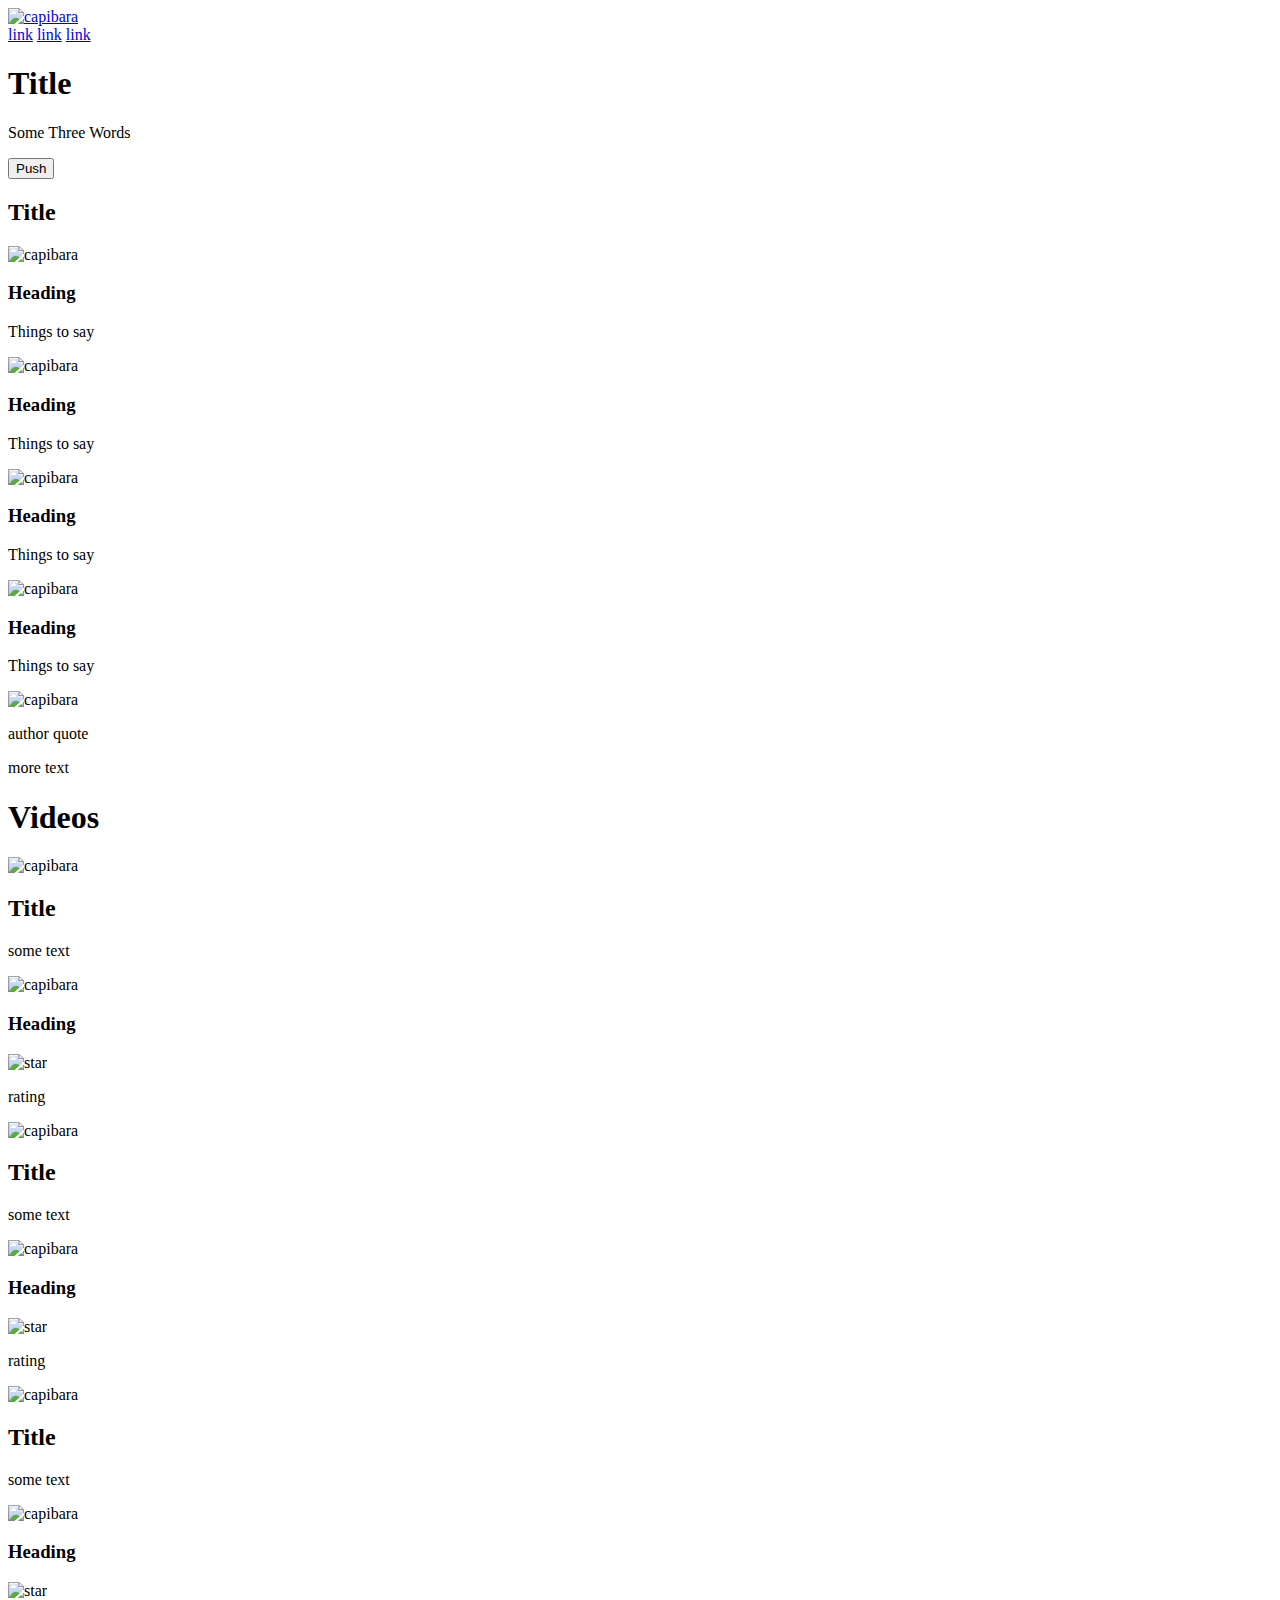
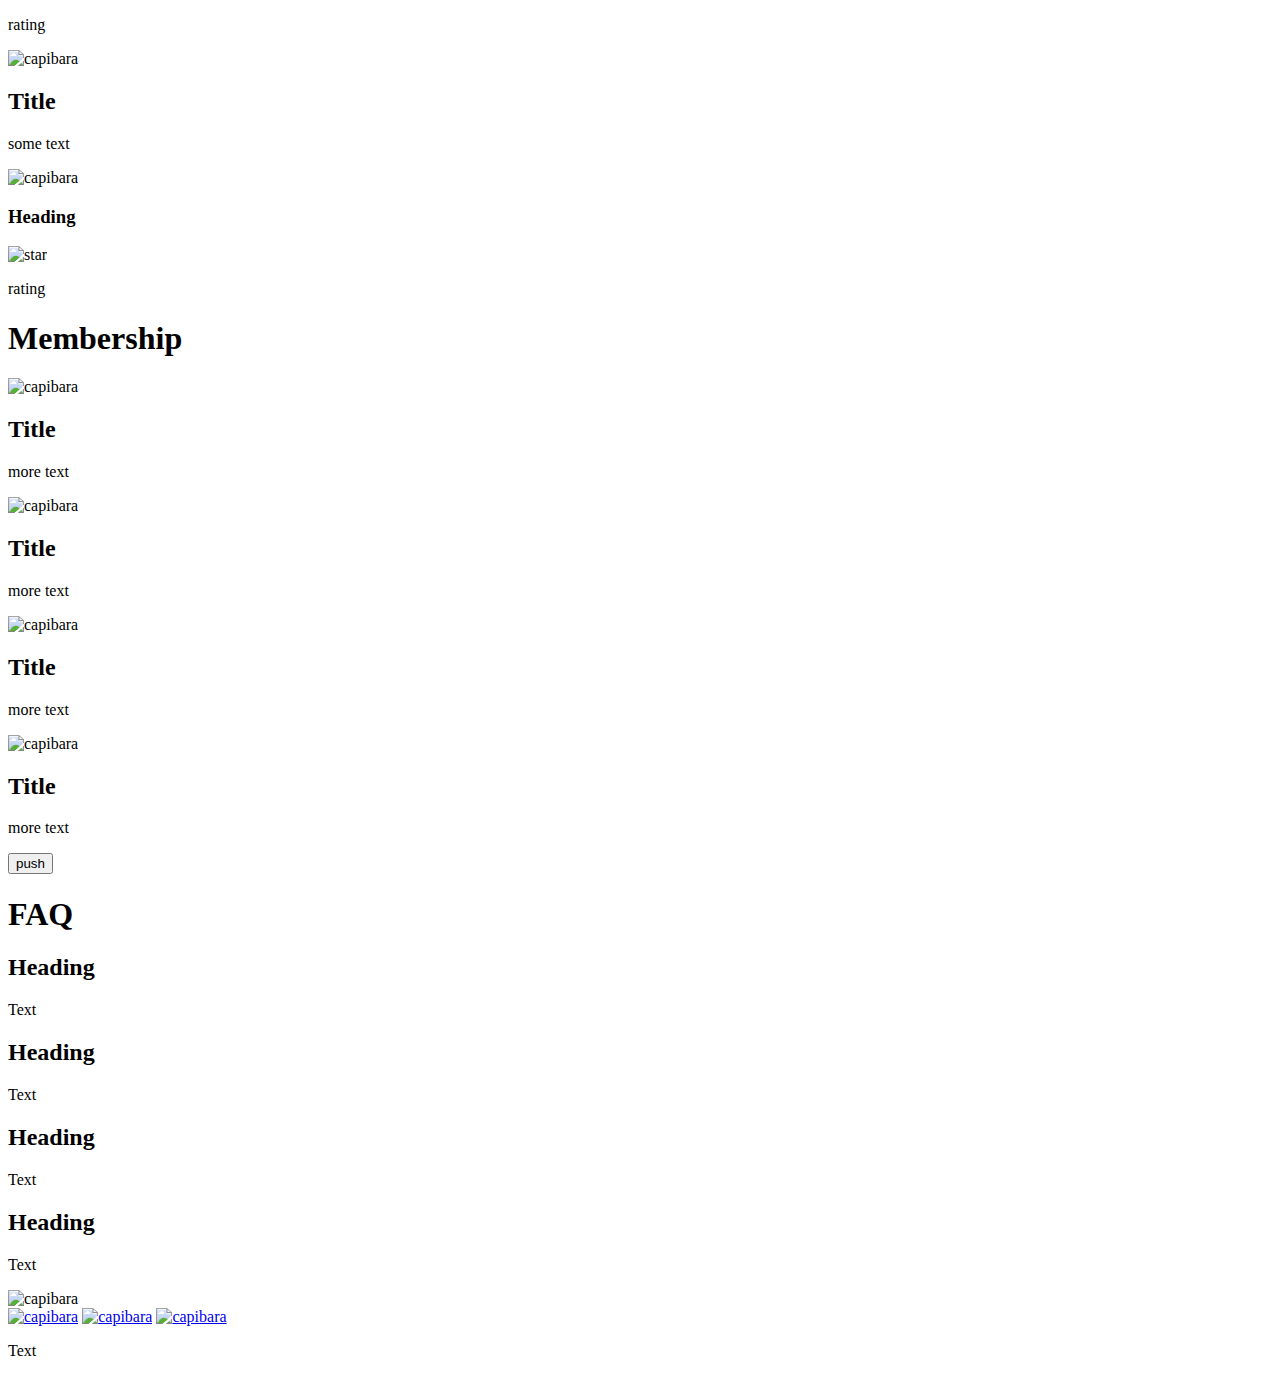
==== css_advanced/index.html @ 429281c4 "task 1" ====
<!DOCTYPE html>
<html lang="en">
<head>
    <title>
        webstack
    </title>
    <meta charset="UTF-8">
    <link rel="stylesheet" href="styles.css">
    <link rel="icon" type="image/x-icon" href="https://example.com/favicon.ico">
    <link rel="icon" type="image/png" href="https://example.com/favicon.png">
</head>
<body>
    <header>
        <div>
            <a href="url"><img src="capibara.png" alt="capibara"></a>
            <div>
                <a href="url">link</a>
                <a href="url">link</a>
                <a href="url">link</a>
            </div>
        </div>
    </header>
    <main>
        <section>
            <div>
                <h1>Title</h1>
                <p>Some Three Words</p>
                <button>Push</button>
            </div>
            <div>
                <h2>Title</h2>
                <div>
                    <div>
                        <img src="capibara.png" alt="capibara">
                        <h3>Heading</h3>
                        <p>Things to say</p>
                    </div>
                    <div>
                        <img src="capibara.png" alt="capibara">
                        <h3>Heading</h3>
                        <p>Things to say</p>
                    </div>
                    <div>
                        <img src="capibara.png" alt="capibara">
                        <h3>Heading</h3>
                        <p>Things to say</p>
                    </div>
                    <div>
                        <img src="capibara.png" alt="capibara">
                        <h3>Heading</h3>
                        <p>Things to say</p>
                    </div>
                </div>
            </div>
        </section>
        <section>
            <div>
                <img src="capibara.png" alt="capibara">
                <p>author quote</p>
                <p>more text</p>
            </div>
        </section>
        <section>
            <h1>Videos</h1>
            <div>
                <div>
                    <img src="capibara.png" alt="capibara">
                    <h2>Title</h2>
                    <p>some text</p>
                    <div>
                        <img src="capibara.png" alt="capibara">
                        <h3>Heading</h3>
                    </div>
                    <div>
                        <div>
                            <img src="star.png" alt="star">
                        </div>
                        <p>rating</p>
                    </div>
                </div>
                <div>
                    <img src="capibara.png" alt="capibara">
                    <h2>Title</h2>
                    <p>some text</p>
                    <div>
                        <img src="capibara.png" alt="capibara">
                        <h3>Heading</h3>
                    </div>
                    <div>
                        <div>
                            <img src="star.png" alt="star">
                        </div>
                        <p>rating</p>
                    </div>
                </div>
                <div>
                    <img src="capibara.png" alt="capibara">
                    <h2>Title</h2>
                    <p>some text</p>
                    <div>
                        <img src="capibara.png" alt="capibara">
                        <h3>Heading</h3>
                    </div>
                    <div>
                        <div>
                            <img src="star.png" alt="star">
                        </div>
                        <p>rating</p>
                    </div>
                </div>
                <div>
                    <img src="capibara.png" alt="capibara">
                    <h2>Title</h2>
                    <p>some text</p>
                    <div>
                        <img src="capibara.png" alt="capibara">
                        <h3>Heading</h3>
                    </div>
                    <div>
                        <div>
                            <img src="star.png" alt="star">
                        </div>
                        <p>rating</p>
                    </div>
                </div>
            </div>
        </section>
        <section>
            <h1>Membership</h1>
            <div>
                <img src="capibara.png" alt="capibara">
                <h2>Title</h2>
                <p>more text</p>
            </div>
            <div>
                <img src="capibara.png" alt="capibara">
                <h2>Title</h2>
                <p>more text</p>
            </div>
            <div>
                <img src="capibara.png" alt="capibara">
                <h2>Title</h2>
                <p>more text</p>
            </div>
            <div>
                <img src="capibara.png" alt="capibara">
                <h2>Title</h2>
                <p>more text</p>
            </div>
            <button>push</button>
        </section>
        <section>
            <h1>FAQ</h1>
            <div>
                <div>
                    <h2>Heading</h2>
                    <p>Text</p>
                </div>
                <div>
                    <h2>Heading</h2>
                    <p>Text</p>
                </div>
            </div>
            <div>
                <div>
                    <h2>Heading</h2>
                    <p>Text</p>
                </div>
                <div>
                    <h2>Heading</h2>
                    <p>Text</p>
                </div>
            </div>
        </section>
    </main>
    <footer>
        <div>
            <div>
                <img src="capibara.png" alt="capibara">
                <div>
                    <a href="url"><img src="capibara.png" alt="capibara"></a>
                    <a href="url"><img src="capibara.png" alt="capibara"></a>
                    <a href="url"><img src="capibara.png" alt="capibara"></a>
                </div>
            </div>
            <p>Text</p>
        </div>
    </footer>
</body>
</html>
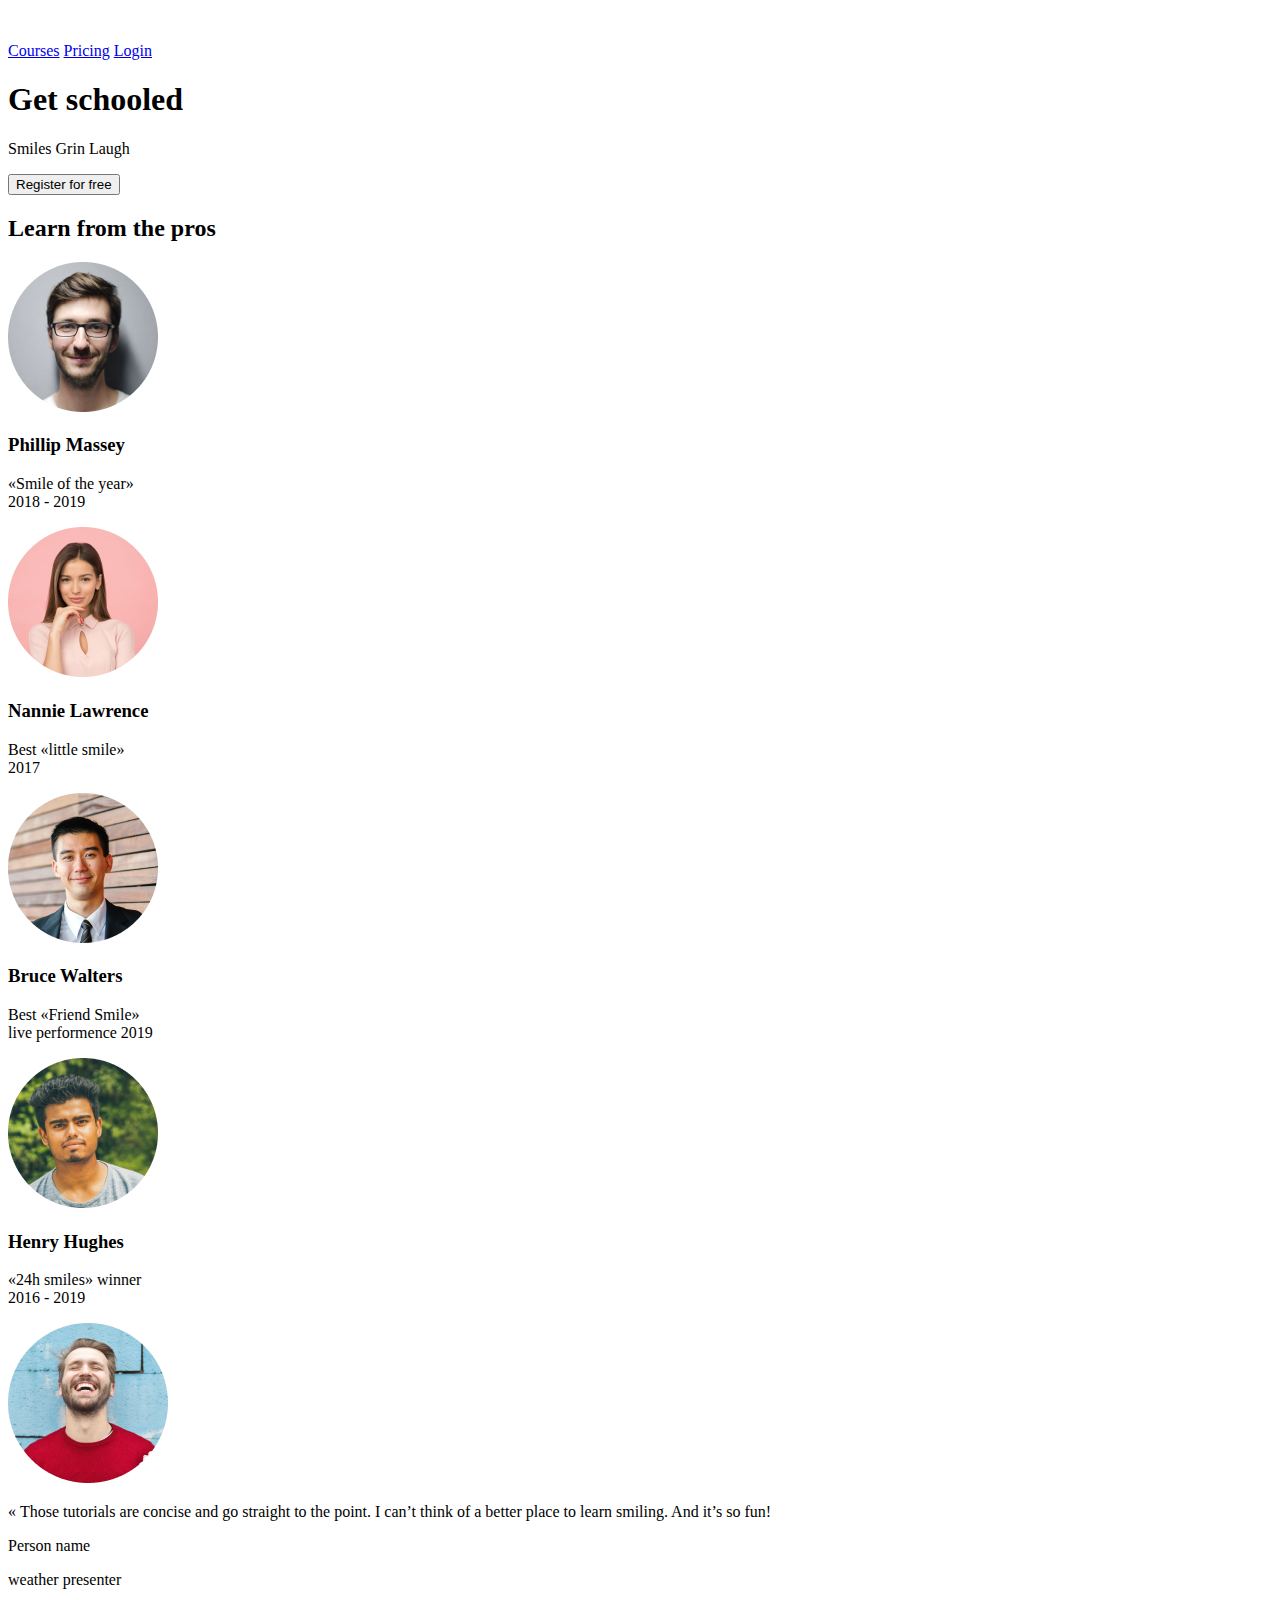
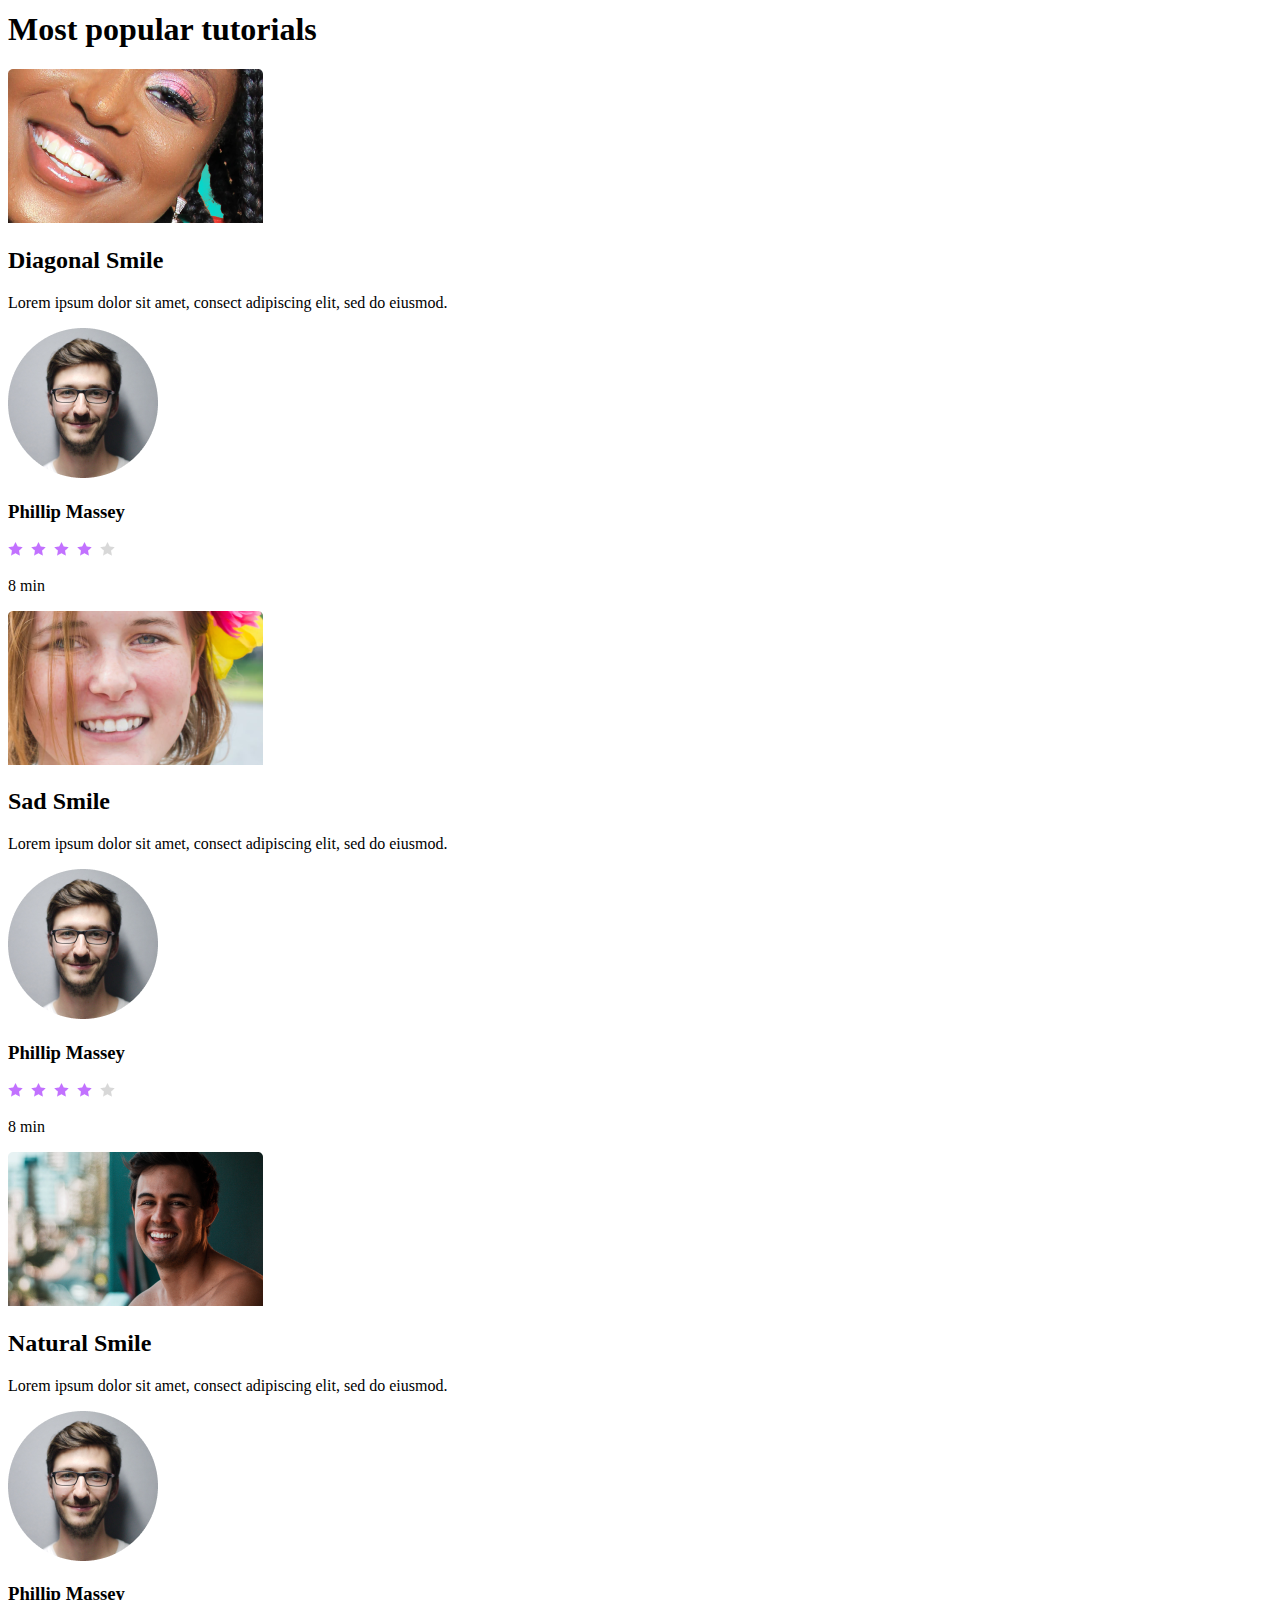
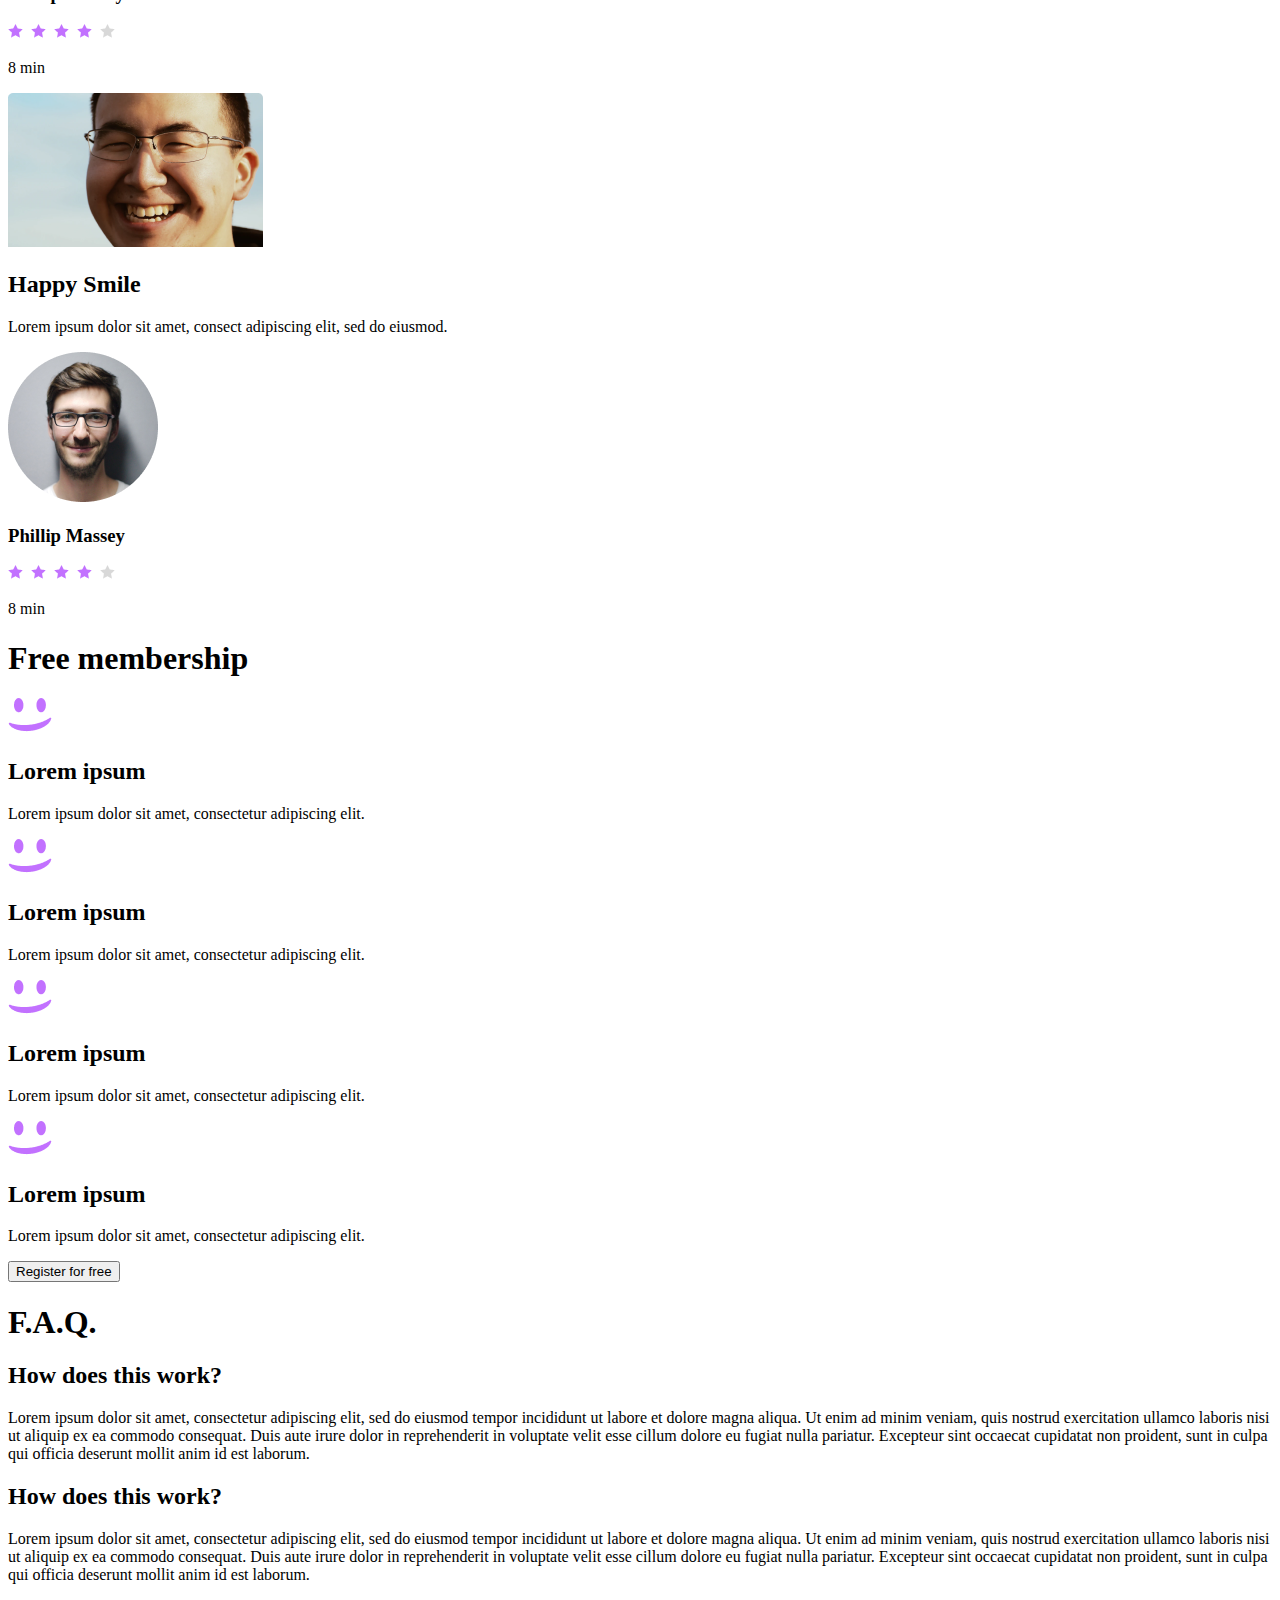
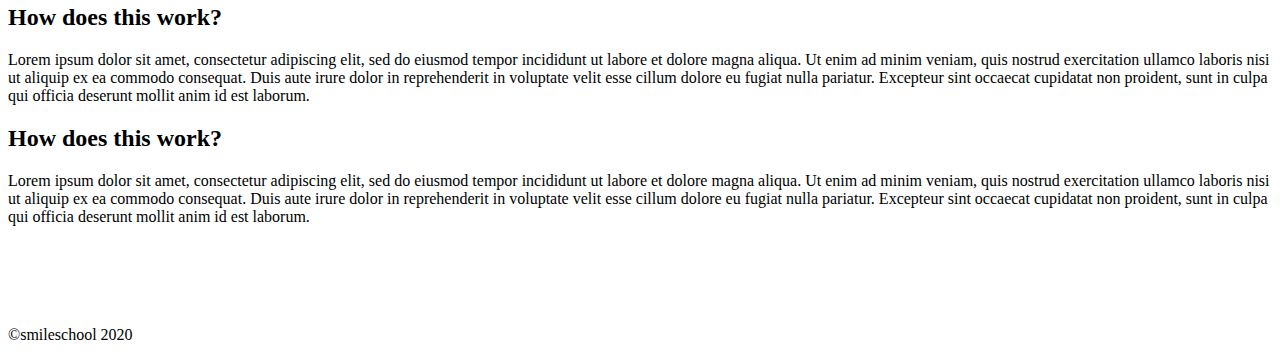
==== commit 267b8822: "new index" ====
--- a/css_advanced/index.html
+++ b/css_advanced/index.html
@@ -5,185 +5,192 @@
         webstack
     </title>
     <meta charset="UTF-8">
-    <link rel="stylesheet" href="styles.css">
     <link rel="icon" type="image/x-icon" href="https://example.com/favicon.ico">
     <link rel="icon" type="image/png" href="https://example.com/favicon.png">
 </head>
 <body>
+    <!-- Header -->
     <header>
         <div>
-            <a href="url"><img src="capibara.png" alt="capibara"></a>
+            <a href="url"><img src="../images/logo.png" alt="logo"></a>
             <div>
-                <a href="url">link</a>
-                <a href="url">link</a>
-                <a href="url">link</a>
+                <a href="url">Courses</a>
+                <a href="url">Pricing</a>
+                <a href="url">Login</a>
             </div>
         </div>
     </header>
     <main>
+        <!-- Banner -->
         <section>
             <div>
-                <h1>Title</h1>
-                <p>Some Three Words</p>
-                <button>Push</button>
+                <h1>Get schooled</h1>
+                <p>Smiles Grin Laugh</p>
+                <button>Register for free</button>
             </div>
             <div>
-                <h2>Title</h2>
+                <h2>Learn from the pros</h2>
                 <div>
                     <div>
-                        <img src="capibara.png" alt="capibara">
-                        <h3>Heading</h3>
-                        <p>Things to say</p>
+                        <img src="../images/avatar.png" alt="phillip massey">
+                        <h3>Phillip Massey</h3>
+                        <p>«Smile of the year»<br/>2018 - 2019</p>
                     </div>
                     <div>
-                        <img src="capibara.png" alt="capibara">
-                        <h3>Heading</h3>
-                        <p>Things to say</p>
+                        <img src="../images/avatar2.png" alt="nannie lawrence">
+                        <h3>Nannie Lawrence</h3>
+                        <p>Best «little smile»<br/>2017</p>
                     </div>
                     <div>
-                        <img src="capibara.png" alt="capibara">
-                        <h3>Heading</h3>
-                        <p>Things to say</p>
+                        <img src="../images/avatar3.png" alt="bruce walters">
+                        <h3>Bruce Walters</h3>
+                        <p>Best «Friend Smile»<br/>live performence 2019</p>
                     </div>
                     <div>
-                        <img src="capibara.png" alt="capibara">
-                        <h3>Heading</h3>
-                        <p>Things to say</p>
+                        <img src="../images/avatar4.png" alt="henry hunghes">
+                        <h3>Henry Hughes</h3>
+                        <p>«24h smiles» winner<br/>2016 - 2019</p>
                     </div>
                 </div>
             </div>
         </section>
+        <!-- Quote Section -->
         <section>
             <div>
-                <img src="capibara.png" alt="capibara">
-                <p>author quote</p>
-                <p>more text</p>
+                <img src="../images/avatar5.png" alt="smiling man">
+                <p>« Those tutorials are concise and go straight to the point. I can’t think of a better place to learn smiling. And it’s so fun!</p>
+                <p>Person name</p>
+                <p>weather presenter</p>
             </div>
         </section>
+        <!-- Video Section -->
         <section>
-            <h1>Videos</h1>
+            <h1>Most popular tutorials</h1>
             <div>
                 <div>
-                    <img src="capibara.png" alt="capibara">
-                    <h2>Title</h2>
-                    <p>some text</p>
+                    <img src="../images/preview1.png" alt="preview">
+                    <h2>Diagonal Smile</h2>
+                    <p>Lorem ipsum dolor sit amet, consect adipiscing elit, sed do eiusmod.</p>
                     <div>
-                        <img src="capibara.png" alt="capibara">
-                        <h3>Heading</h3>
+                        <img src="../images/avatar.png" alt="phillip massey">
+                        <h3>Phillip Massey</h3>
                     </div>
                     <div>
                         <div>
-                            <img src="star.png" alt="star">
+                            <img src="../images/rating.png" alt="rating">
                         </div>
-                        <p>rating</p>
+                        <p>8 min</p>
                     </div>
                 </div>
                 <div>
-                    <img src="capibara.png" alt="capibara">
-                    <h2>Title</h2>
-                    <p>some text</p>
+                    <img src="../images/preview2.png" alt="preview">
+                    <h2>Sad Smile</h2>
+                    <p>Lorem ipsum dolor sit amet, consect adipiscing elit, sed do eiusmod.</p>
                     <div>
-                        <img src="capibara.png" alt="capibara">
-                        <h3>Heading</h3>
+                        <img src="../images/avatar.png" alt="phillip massey">
+                        <h3>Phillip Massey</h3>
                     </div>
                     <div>
                         <div>
-                            <img src="star.png" alt="star">
+                            <img src="../images/rating.png" alt="rating">
                         </div>
-                        <p>rating</p>
+                        <p>8 min</p>
                     </div>
                 </div>
                 <div>
-                    <img src="capibara.png" alt="capibara">
-                    <h2>Title</h2>
-                    <p>some text</p>
+                    <img src="../images/preview3.png" alt="preview">
+                    <h2>Natural Smile</h2>
+                    <p>Lorem ipsum dolor sit amet, consect adipiscing elit, sed do eiusmod.</p>
                     <div>
-                        <img src="capibara.png" alt="capibara">
-                        <h3>Heading</h3>
+                        <img src="../images/avatar.png" alt="phillip massey">
+                        <h3>Phillip Massey</h3>
                     </div>
                     <div>
                         <div>
-                            <img src="star.png" alt="star">
+                            <img src="../images/rating.png" alt="rating">
                         </div>
-                        <p>rating</p>
+                        <p>8 min</p>
                     </div>
                 </div>
                 <div>
-                    <img src="capibara.png" alt="capibara">
-                    <h2>Title</h2>
-                    <p>some text</p>
+                    <img src="../images/preview4.png" alt="preview">
+                    <h2>Happy Smile</h2>
+                    <p>Lorem ipsum dolor sit amet, consect adipiscing elit, sed do eiusmod.</p>
                     <div>
-                        <img src="capibara.png" alt="capibara">
-                        <h3>Heading</h3>
+                        <img src="../images/avatar.png" alt="phillip massey">
+                        <h3>Phillip Massey</h3>
                     </div>
                     <div>
                         <div>
-                            <img src="star.png" alt="star">
+                            <img src="../images/rating.png" alt="rating">
                         </div>
-                        <p>rating</p>
+                        <p>8 min</p>
                     </div>
                 </div>
             </div>
         </section>
+        <!-- Membership Section -->
         <section>
-            <h1>Membership</h1>
+            <h1>Free membership</h1>
             <div>
-                <img src="capibara.png" alt="capibara">
-                <h2>Title</h2>
-                <p>more text</p>
+                <img src="../images/smile.png" alt="smile">
+                <h2>Lorem ipsum</h2>
+                <p>Lorem ipsum dolor sit amet, consectetur adipiscing elit.</p>
             </div>
             <div>
-                <img src="capibara.png" alt="capibara">
-                <h2>Title</h2>
-                <p>more text</p>
+                <img src="../images/smile.png" alt="smile">
+                <h2>Lorem ipsum</h2>
+                <p>Lorem ipsum dolor sit amet, consectetur adipiscing elit.</p>
             </div>
             <div>
-                <img src="capibara.png" alt="capibara">
-                <h2>Title</h2>
-                <p>more text</p>
+                <img src="../images/smile.png" alt="smile">
+                <h2>Lorem ipsum</h2>
+                <p>Lorem ipsum dolor sit amet, consectetur adipiscing elit.</p>
             </div>
             <div>
-                <img src="capibara.png" alt="capibara">
-                <h2>Title</h2>
-                <p>more text</p>
+                <img src="../images/smile.png" alt="smile">
+                <h2>Lorem ipsum</h2>
+                <p>Lorem ipsum dolor sit amet, consectetur adipiscing elit.</p>
             </div>
-            <button>push</button>
+            <button>Register for free</button>
         </section>
+        <!-- FAQ Section -->
         <section>
-            <h1>FAQ</h1>
+            <h1>F.A.Q.</h1>
             <div>
                 <div>
-                    <h2>Heading</h2>
-                    <p>Text</p>
+                    <h2>How does this work?</h2>
+                    <p>Lorem ipsum dolor sit amet, consectetur adipiscing elit, sed do eiusmod tempor incididunt ut labore et dolore magna aliqua. Ut enim ad minim veniam, quis nostrud exercitation ullamco laboris nisi ut aliquip ex ea commodo consequat. Duis aute irure dolor in reprehenderit in voluptate velit esse cillum dolore eu fugiat nulla pariatur. Excepteur sint occaecat cupidatat non proident, sunt in culpa qui officia deserunt mollit anim id est laborum.</p>
                 </div>
                 <div>
-                    <h2>Heading</h2>
-                    <p>Text</p>
+                    <h2>How does this work?</h2>
+                    <p>Lorem ipsum dolor sit amet, consectetur adipiscing elit, sed do eiusmod tempor incididunt ut labore et dolore magna aliqua. Ut enim ad minim veniam, quis nostrud exercitation ullamco laboris nisi ut aliquip ex ea commodo consequat. Duis aute irure dolor in reprehenderit in voluptate velit esse cillum dolore eu fugiat nulla pariatur. Excepteur sint occaecat cupidatat non proident, sunt in culpa qui officia deserunt mollit anim id est laborum.</p>
                 </div>
             </div>
             <div>
                 <div>
-                    <h2>Heading</h2>
-                    <p>Text</p>
+                    <h2>How does this work?</h2>
+                    <p>Lorem ipsum dolor sit amet, consectetur adipiscing elit, sed do eiusmod tempor incididunt ut labore et dolore magna aliqua. Ut enim ad minim veniam, quis nostrud exercitation ullamco laboris nisi ut aliquip ex ea commodo consequat. Duis aute irure dolor in reprehenderit in voluptate velit esse cillum dolore eu fugiat nulla pariatur. Excepteur sint occaecat cupidatat non proident, sunt in culpa qui officia deserunt mollit anim id est laborum.</p>
                 </div>
                 <div>
-                    <h2>Heading</h2>
-                    <p>Text</p>
+                    <h2>How does this work?</h2>
+                    <p>Lorem ipsum dolor sit amet, consectetur adipiscing elit, sed do eiusmod tempor incididunt ut labore et dolore magna aliqua. Ut enim ad minim veniam, quis nostrud exercitation ullamco laboris nisi ut aliquip ex ea commodo consequat. Duis aute irure dolor in reprehenderit in voluptate velit esse cillum dolore eu fugiat nulla pariatur. Excepteur sint occaecat cupidatat non proident, sunt in culpa qui officia deserunt mollit anim id est laborum.</p>
                 </div>
             </div>
         </section>
     </main>
+    <!-- Footer -->
     <footer>
         <div>
             <div>
-                <img src="capibara.png" alt="capibara">
+                <img src="../images/logo.png" alt="logo">
                 <div>
-                    <a href="url"><img src="capibara.png" alt="capibara"></a>
-                    <a href="url"><img src="capibara.png" alt="capibara"></a>
-                    <a href="url"><img src="capibara.png" alt="capibara"></a>
+                    <a href="url"><img src="../images/facebook.png" alt="facebook"></a>
+                    <a href="url"><img src="../images/twitter.png" alt="twitter"></a>
+                    <a href="url"><img src="../images/instagram.png" alt="instagram"></a>
                 </div>
             </div>
-            <p>Text</p>
+            <p>©smileschool 2020</p>
         </div>
     </footer>
 </body>
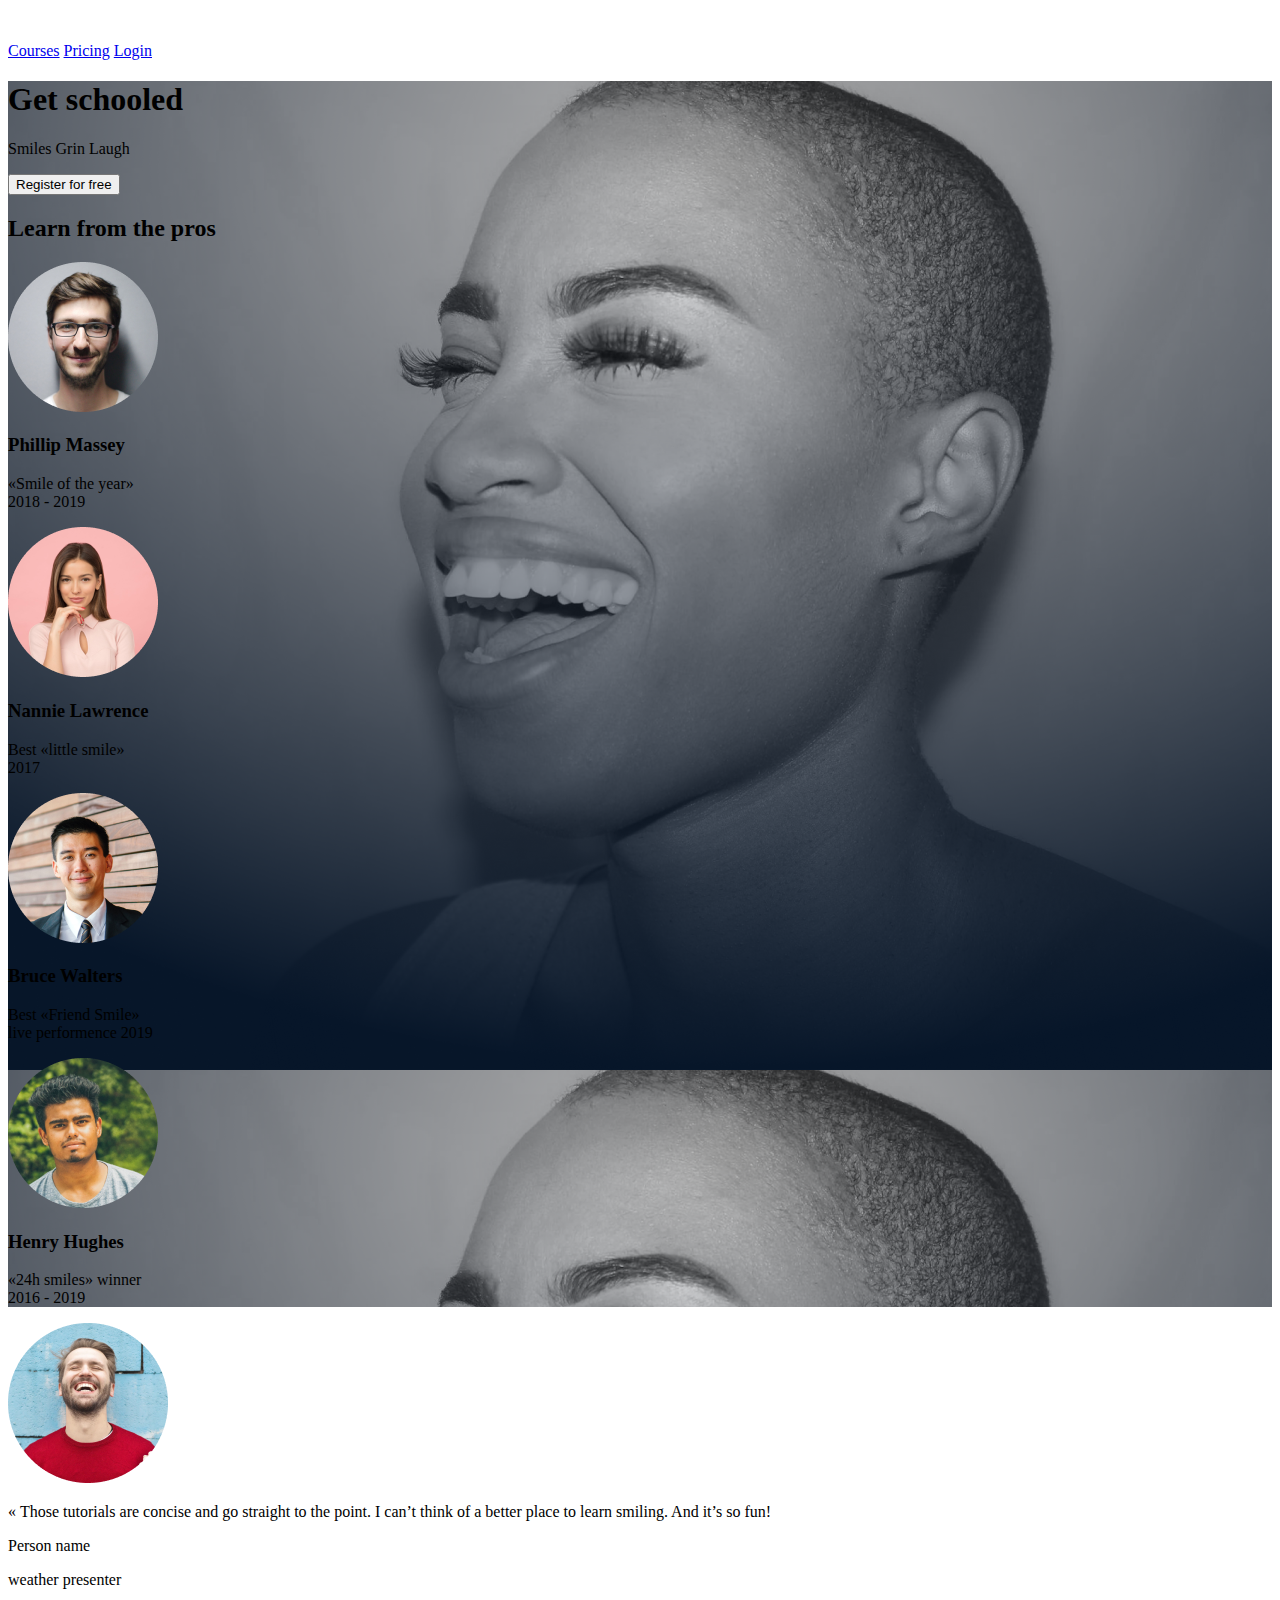
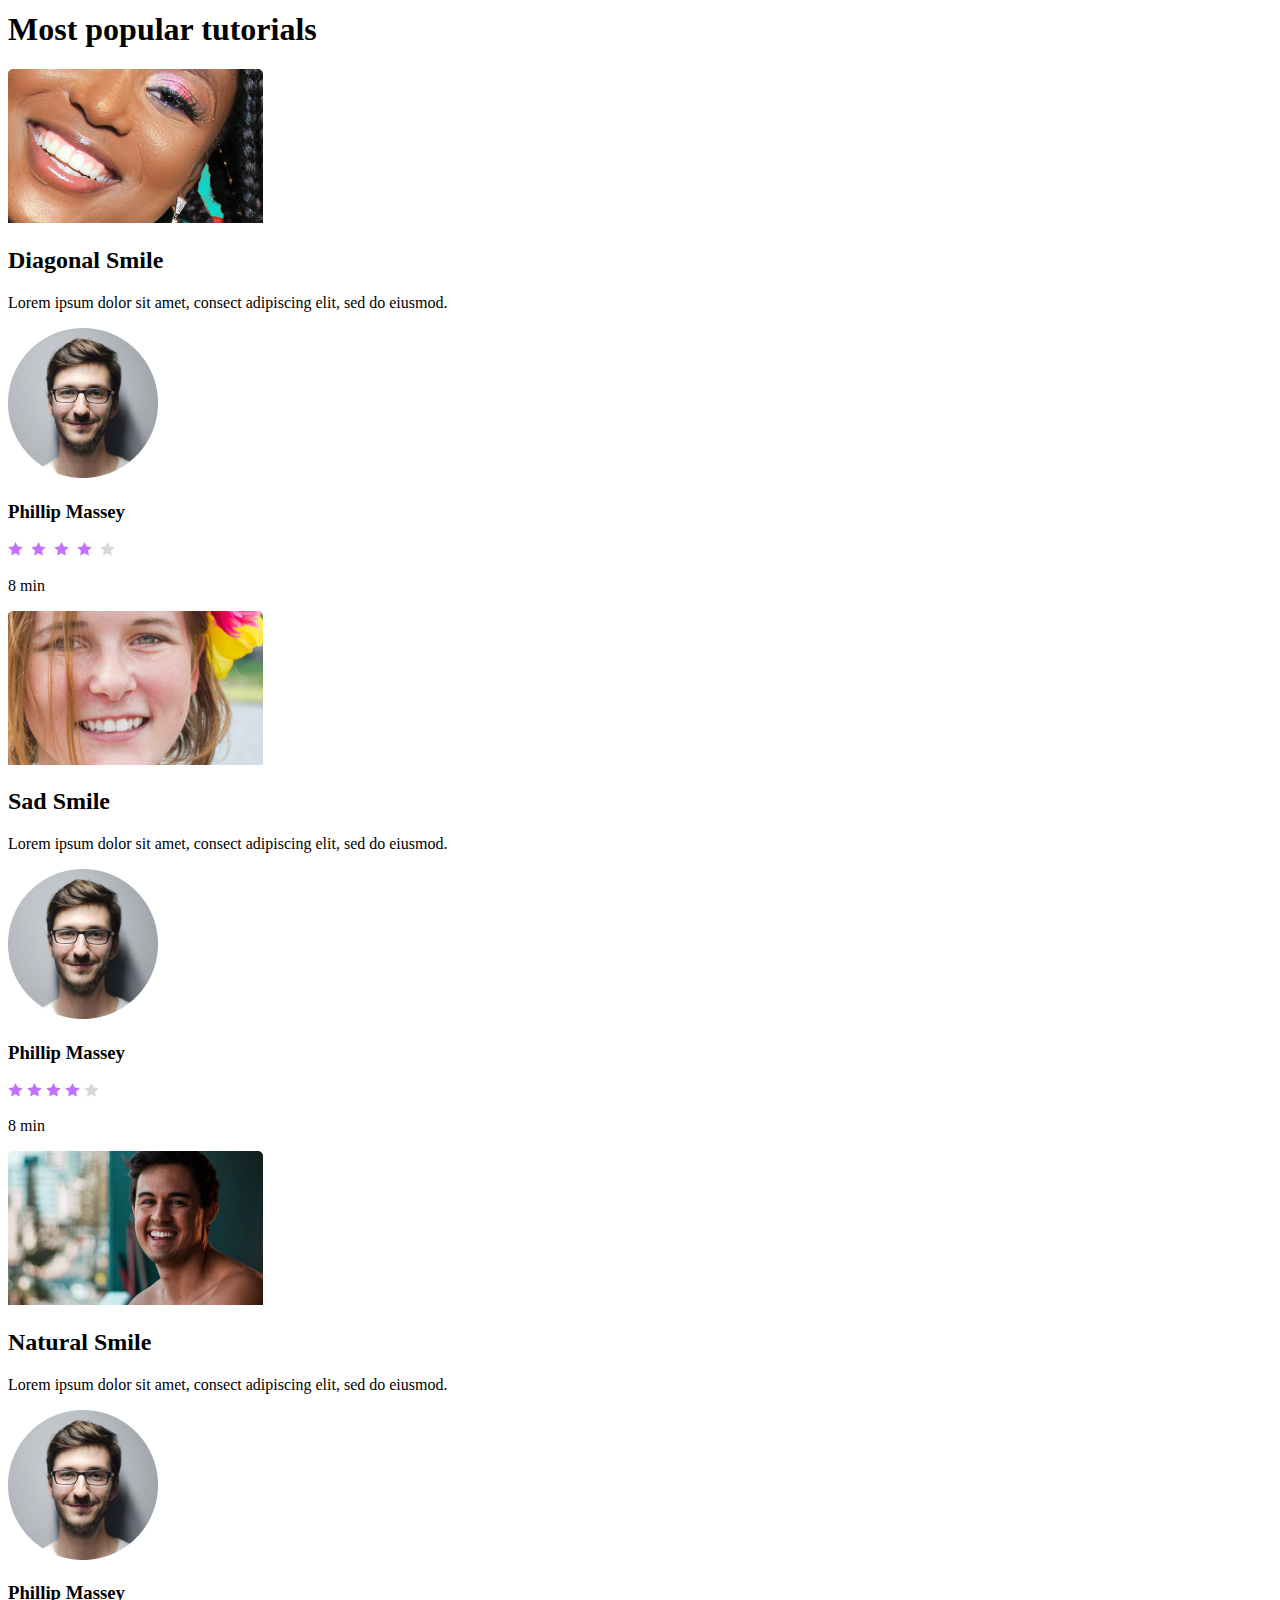
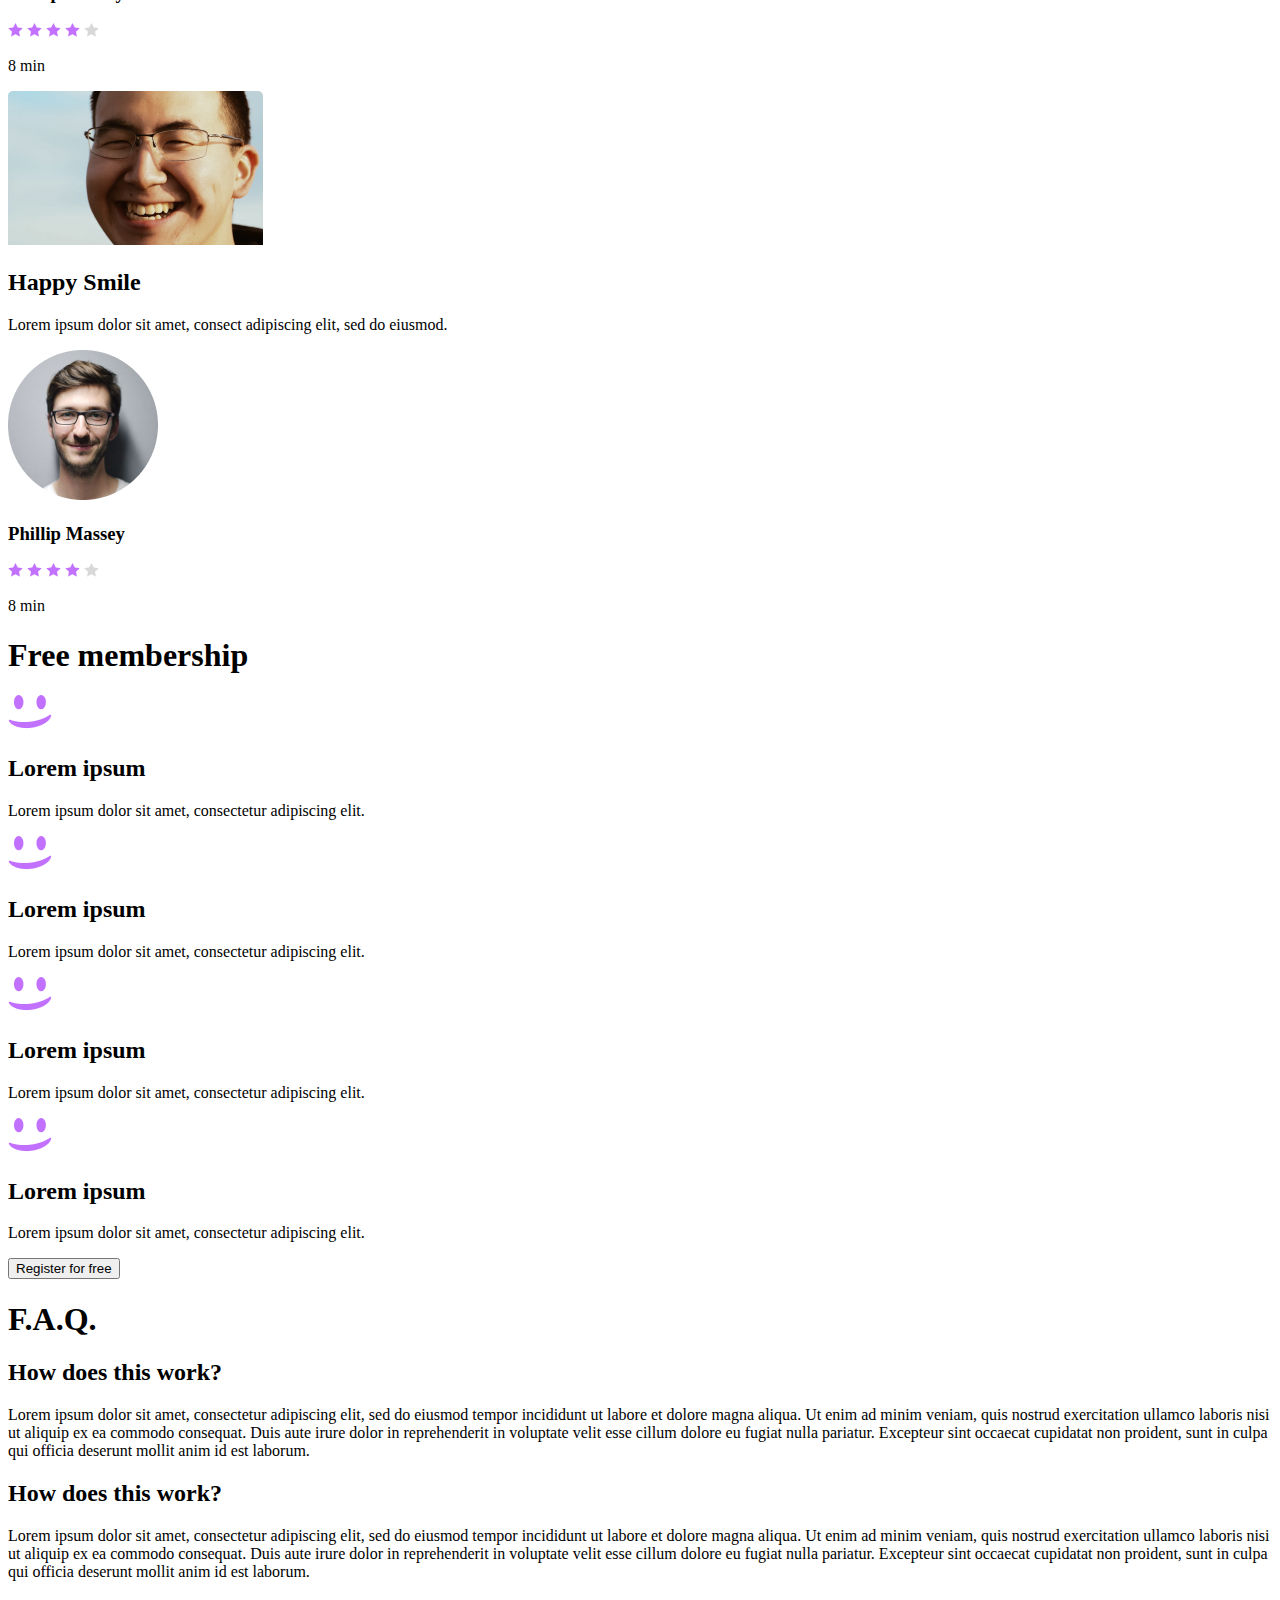
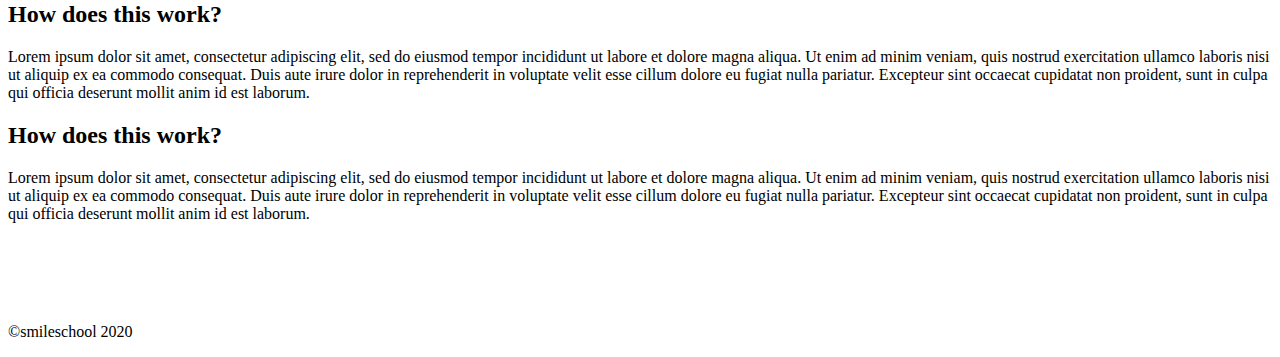
==== commit f0bf8110: "task 1" ====
--- a/css_advanced/index.html
+++ b/css_advanced/index.html
@@ -5,15 +5,16 @@
         webstack
     </title>
     <meta charset="UTF-8">
+    <link rel="stylesheet" href="styles.css">
     <link rel="icon" type="image/x-icon" href="https://example.com/favicon.ico">
     <link rel="icon" type="image/png" href="https://example.com/favicon.png">
 </head>
 <body>
     <!-- Header -->
     <header>
-        <div>
+        <div class="header-row">
             <a href="url"><img src="../images/logo.png" alt="logo"></a>
-            <div>
+            <div class="navigation">
                 <a href="url">Courses</a>
                 <a href="url">Pricing</a>
                 <a href="url">Login</a>
@@ -22,8 +23,8 @@
     </header>
     <main>
         <!-- Banner -->
-        <section>
-            <div>
+        <section class="banner">
+            <div class="banner-title">
                 <h1>Get schooled</h1>
                 <p>Smiles Grin Laugh</p>
                 <button>Register for free</button>
@@ -92,7 +93,11 @@
                     </div>
                     <div>
                         <div>
-                            <img src="../images/rating.png" alt="rating">
+                            <img src="../images/Star_1.png" alt="filled star">
+                            <img src="../images/Star_1.png" alt="filled star">
+                            <img src="../images/Star_1.png" alt="filled star">
+                            <img src="../images/Star_1.png" alt="filled star">
+                            <img src="../images/Star_5.png" alt="empty star">
                         </div>
                         <p>8 min</p>
                     </div>
@@ -107,7 +112,11 @@
                     </div>
                     <div>
                         <div>
-                            <img src="../images/rating.png" alt="rating">
+                            <img src="../images/Star_1.png" alt="filled star">
+                            <img src="../images/Star_1.png" alt="filled star">
+                            <img src="../images/Star_1.png" alt="filled star">
+                            <img src="../images/Star_1.png" alt="filled star">
+                            <img src="../images/Star_5.png" alt="empty star">
                         </div>
                         <p>8 min</p>
                     </div>
@@ -122,7 +131,11 @@
                     </div>
                     <div>
                         <div>
-                            <img src="../images/rating.png" alt="rating">
+                            <img src="../images/Star_1.png" alt="filled star">
+                            <img src="../images/Star_1.png" alt="filled star">
+                            <img src="../images/Star_1.png" alt="filled star">
+                            <img src="../images/Star_1.png" alt="filled star">
+                            <img src="../images/Star_5.png" alt="empty star">
                         </div>
                         <p>8 min</p>
                     </div>
--- a/css_advanced/styles.css
+++ b/css_advanced/styles.css
@@ -0,0 +1,7 @@
+.header-row {
+    color: #FFF;
+}
+
+.banner {
+    background-image: url("../images/background.png");
+}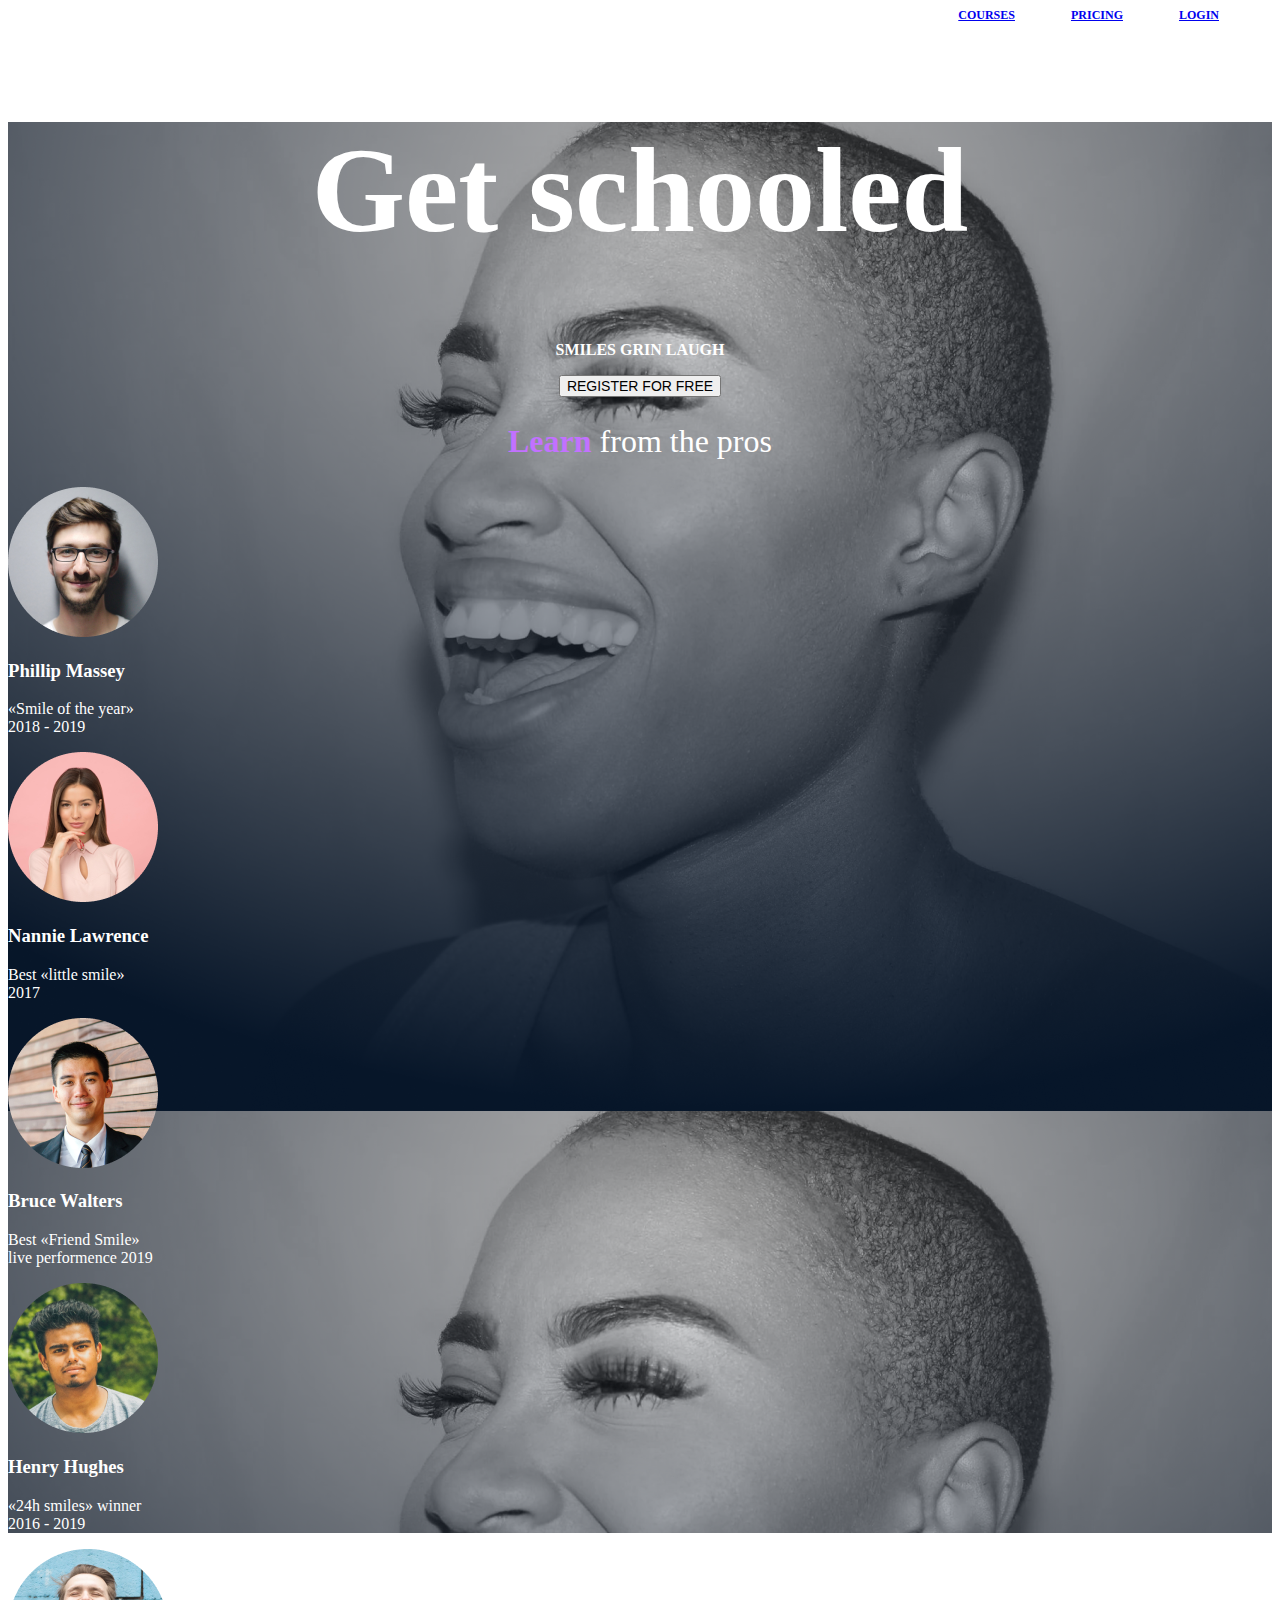
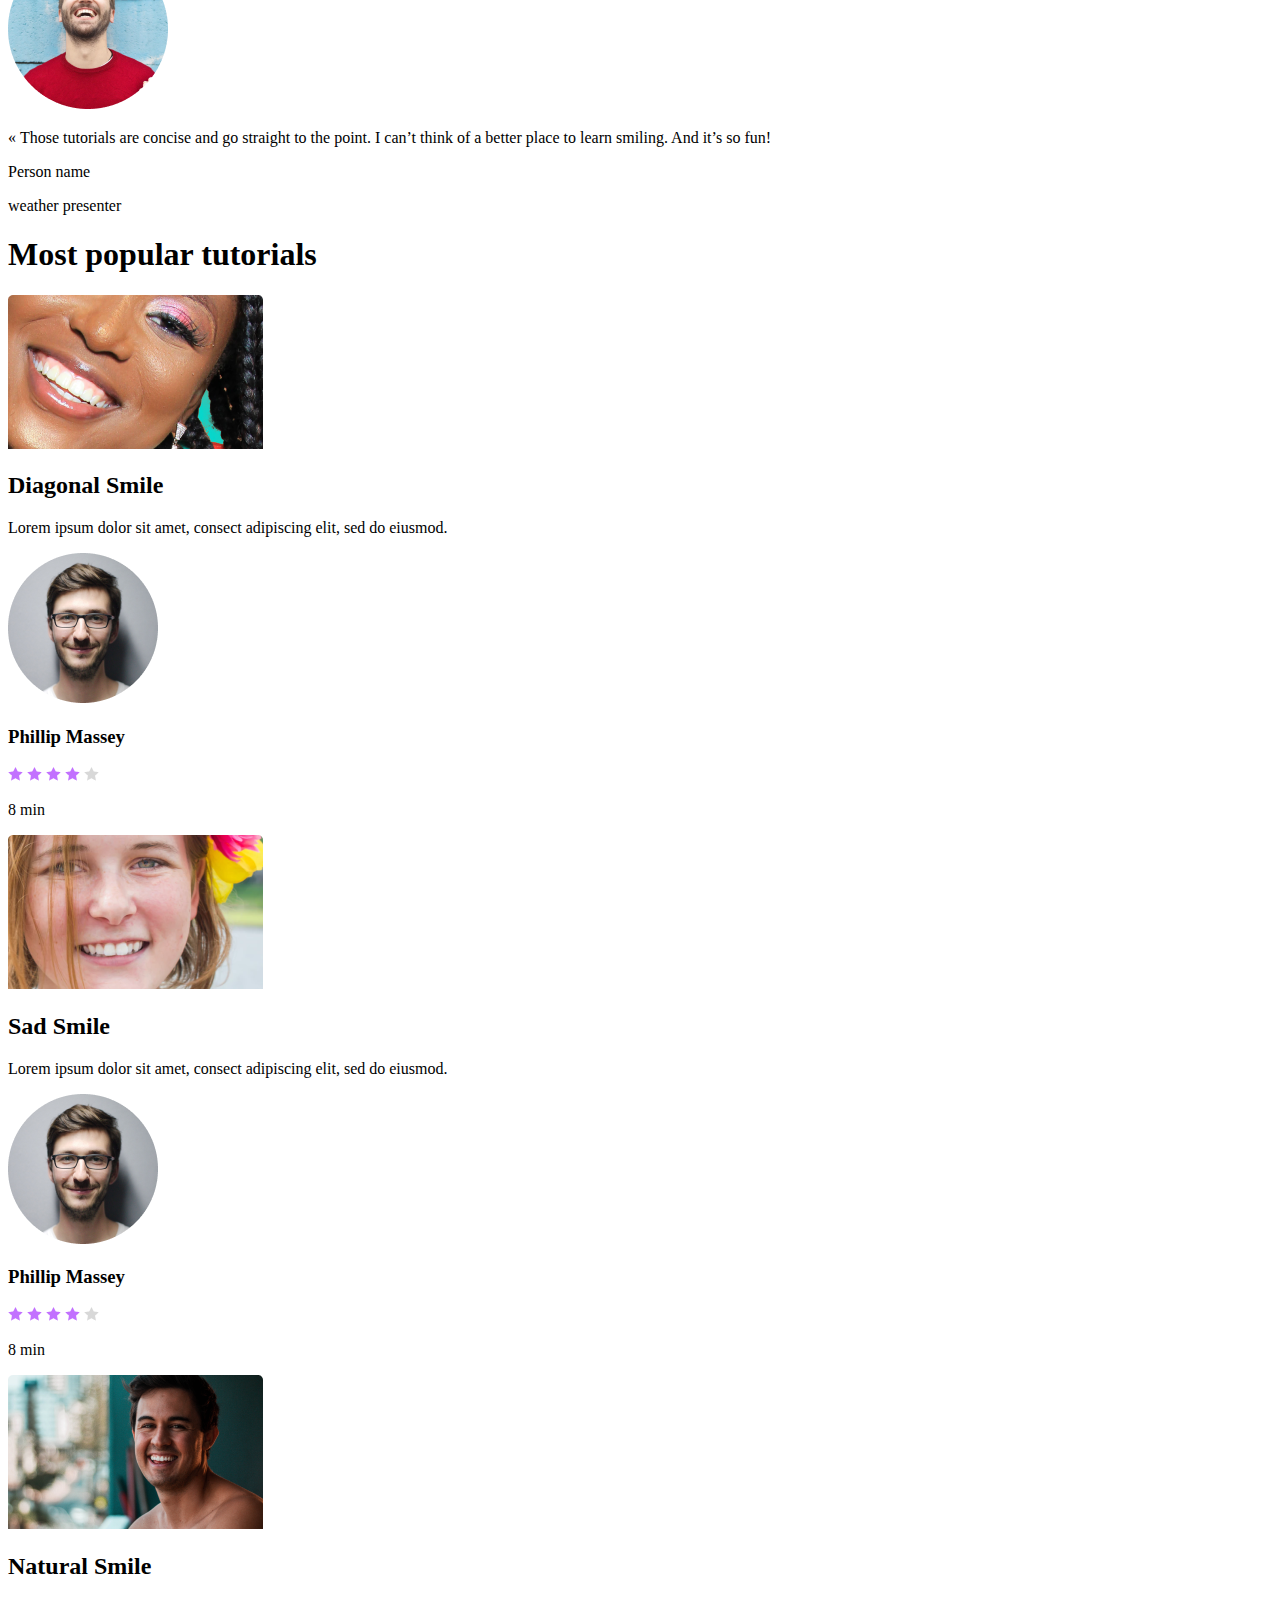
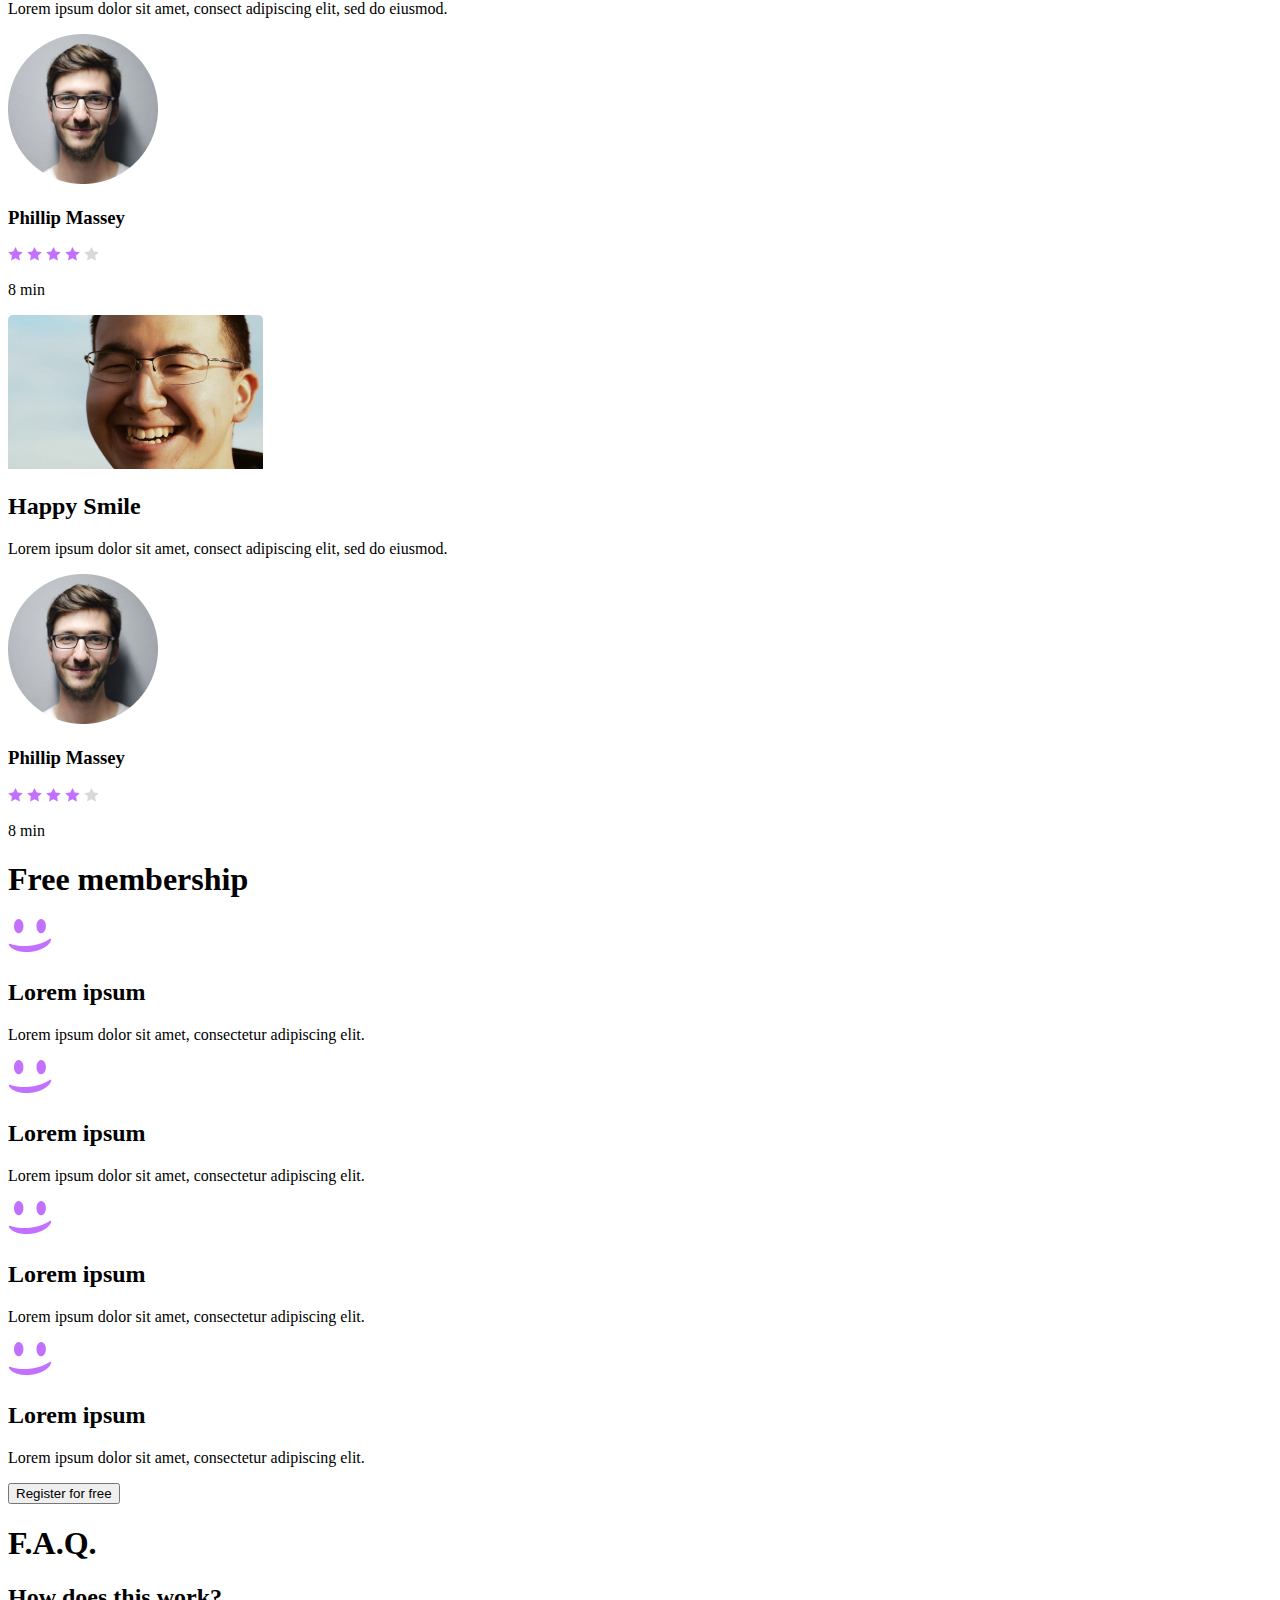
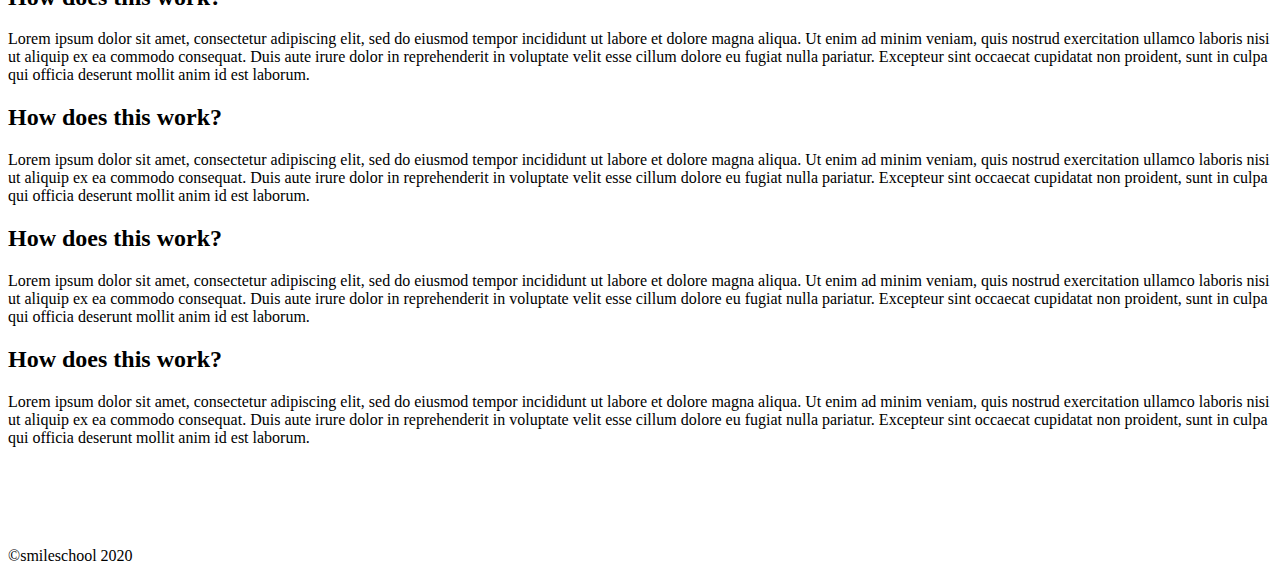
==== commit c38aae70: "fonts and classes" ====
--- a/css_advanced/index.html
+++ b/css_advanced/index.html
@@ -15,9 +15,9 @@
         <div class="header-row">
             <a href="url"><img src="../images/logo.png" alt="logo"></a>
             <div class="navigation">
-                <a href="url">Courses</a>
-                <a href="url">Pricing</a>
-                <a href="url">Login</a>
+                <a href="url">COURSES</a>
+                <a href="url">PRICING</a>
+                <a href="url">LOGIN</a>
             </div>
         </div>
     </header>
@@ -26,28 +26,28 @@
         <section class="banner">
             <div class="banner-title">
                 <h1>Get schooled</h1>
-                <p>Smiles Grin Laugh</p>
-                <button>Register for free</button>
-            </div>
-            <div>
-                <h2>Learn from the pros</h2>
-                <div>
-                    <div>
+                <p>SMILES GRIN LAUGH</p>
+                <button>REGISTER FOR FREE</button>
+            </div>
+            <div class="pros">
+                <h2><span class="learn">Learn</span> from the pros</h2>
+                <div class="people">
+                    <div class="people-container">
                         <img src="../images/avatar.png" alt="phillip massey">
                         <h3>Phillip Massey</h3>
                         <p>«Smile of the year»<br/>2018 - 2019</p>
                     </div>
-                    <div>
+                    <div class="people-container">
                         <img src="../images/avatar2.png" alt="nannie lawrence">
                         <h3>Nannie Lawrence</h3>
                         <p>Best «little smile»<br/>2017</p>
                     </div>
-                    <div>
+                    <div class="people-container">
                         <img src="../images/avatar3.png" alt="bruce walters">
                         <h3>Bruce Walters</h3>
                         <p>Best «Friend Smile»<br/>live performence 2019</p>
                     </div>
-                    <div>
+                    <div class="people-container">
                         <img src="../images/avatar4.png" alt="henry hunghes">
                         <h3>Henry Hughes</h3>
                         <p>«24h smiles» winner<br/>2016 - 2019</p>
@@ -56,81 +56,85 @@
             </div>
         </section>
         <!-- Quote Section -->
-        <section>
-            <div>
+        <section class="quote">
+            <div class="quote-container">
                 <img src="../images/avatar5.png" alt="smiling man">
-                <p>« Those tutorials are concise and go straight to the point. I can’t think of a better place to learn smiling. And it’s so fun!</p>
-                <p>Person name</p>
-                <p>weather presenter</p>
+                <p class="quote-statement">« Those tutorials are concise and go straight to the point. I can’t think of a better place to learn smiling. And it’s so fun!</p>
+                <p class="author">Person name</p>
+                <p class="profession">weather presenter</p>
             </div>
         </section>
         <!-- Video Section -->
-        <section>
+        <section class="video">
             <h1>Most popular tutorials</h1>
-            <div>
-                <div>
+            <div class="video-container">
+                <div class="review">
                     <img src="../images/preview1.png" alt="preview">
                     <h2>Diagonal Smile</h2>
                     <p>Lorem ipsum dolor sit amet, consect adipiscing elit, sed do eiusmod.</p>
-                    <div>
-                        <img src="../images/avatar.png" alt="phillip massey">
-                        <h3>Phillip Massey</h3>
-                    </div>
-                    <div>
-                        <div>
-                            <img src="../images/rating.png" alt="rating">
-                        </div>
-                        <p>8 min</p>
-                    </div>
-                </div>
-                <div>
+                    <div class="reviewer">
+                        <img src="../images/avatar.png" alt="phillip massey">
+                        <h3>Phillip Massey</h3>
+                    </div>
+                    <div class="review-rating">
+                        <div class="stars">
+                            <img src="../images/Star_1.png" alt="filled star">
+                            <img src="../images/Star_1.png" alt="filled star">
+                            <img src="../images/Star_1.png" alt="filled star">
+                            <img src="../images/Star_1.png" alt="filled star">
+                            <img src="../images/Star_5.png" alt="empty star">
+                        </div>
+                        <p>8 min</p>
+                    </div>
+                </div>
+                <div class="review">
                     <img src="../images/preview2.png" alt="preview">
                     <h2>Sad Smile</h2>
                     <p>Lorem ipsum dolor sit amet, consect adipiscing elit, sed do eiusmod.</p>
-                    <div>
-                        <img src="../images/avatar.png" alt="phillip massey">
-                        <h3>Phillip Massey</h3>
-                    </div>
-                    <div>
-                        <div>
-                            <img src="../images/Star_1.png" alt="filled star">
-                            <img src="../images/Star_1.png" alt="filled star">
-                            <img src="../images/Star_1.png" alt="filled star">
-                            <img src="../images/Star_1.png" alt="filled star">
-                            <img src="../images/Star_5.png" alt="empty star">
-                        </div>
-                        <p>8 min</p>
-                    </div>
-                </div>
-                <div>
+                    <div class="reviewer">
+                        <img src="../images/avatar.png" alt="phillip massey">
+                        <h3>Phillip Massey</h3>
+                    </div>
+                    <div class="review-rating">
+                        <div class="stars">
+                            <img src="../images/Star_1.png" alt="filled star">
+                            <img src="../images/Star_1.png" alt="filled star">
+                            <img src="../images/Star_1.png" alt="filled star">
+                            <img src="../images/Star_1.png" alt="filled star">
+                            <img src="../images/Star_5.png" alt="empty star">
+                        </div>
+                        <p>8 min</p>
+                    </div>
+                </div>
+                <div class="review">
                     <img src="../images/preview3.png" alt="preview">
                     <h2>Natural Smile</h2>
                     <p>Lorem ipsum dolor sit amet, consect adipiscing elit, sed do eiusmod.</p>
-                    <div>
-                        <img src="../images/avatar.png" alt="phillip massey">
-                        <h3>Phillip Massey</h3>
-                    </div>
-                    <div>
-                        <div>
-                            <img src="../images/Star_1.png" alt="filled star">
-                            <img src="../images/Star_1.png" alt="filled star">
-                            <img src="../images/Star_1.png" alt="filled star">
-                            <img src="../images/Star_1.png" alt="filled star">
-                            <img src="../images/Star_5.png" alt="empty star">
-                        </div>
-                        <p>8 min</p>
-                    </div>
-                </div>
-                <div>
+                    <div class="reviewer">
+                        <img src="../images/avatar.png" alt="phillip massey">
+                        <h3>Phillip Massey</h3>
+                    </div>
+                    <div class="review-rating">
+                        <div class="stars">
+                            <img src="../images/Star_1.png" alt="filled star">
+                            <img src="../images/Star_1.png" alt="filled star">
+                            <img src="../images/Star_1.png" alt="filled star">
+                            <img src="../images/Star_1.png" alt="filled star">
+                            <img src="../images/Star_5.png" alt="empty star">
+                        </div>
+                        <p>8 min</p>
+                    </div>
+                </div>
+                <div class="review">
                     <img src="../images/preview4.png" alt="preview">
                     <h2>Happy Smile</h2>
                     <p>Lorem ipsum dolor sit amet, consect adipiscing elit, sed do eiusmod.</p>
-                    <div>
-                        <img src="../images/avatar.png" alt="phillip massey">
-                        <h3>Phillip Massey</h3>
-                    </div>
-                    <div>
-                        <div>
+                    <div class="reviewer">
+                        <img src="../images/avatar.png" alt="phillip massey">
+                        <h3>Phillip Massey</h3>
+                    </div>
+                    <div class="review-rating">
+                        <div class="stars">
                             <img src="../images/Star_1.png" alt="filled star">
                             <img src="../images/Star_1.png" alt="filled star">
                             <img src="../images/Star_1.png" alt="filled star">
@@ -143,24 +147,24 @@
             </div>
         </section>
         <!-- Membership Section -->
-        <section>
+        <section class="membership">
             <h1>Free membership</h1>
-            <div>
-                <img src="../images/smile.png" alt="smile">
-                <h2>Lorem ipsum</h2>
-                <p>Lorem ipsum dolor sit amet, consectetur adipiscing elit.</p>
-            </div>
-            <div>
-                <img src="../images/smile.png" alt="smile">
-                <h2>Lorem ipsum</h2>
-                <p>Lorem ipsum dolor sit amet, consectetur adipiscing elit.</p>
-            </div>
-            <div>
-                <img src="../images/smile.png" alt="smile">
-                <h2>Lorem ipsum</h2>
-                <p>Lorem ipsum dolor sit amet, consectetur adipiscing elit.</p>
-            </div>
-            <div>
+            <div class="member">
+                <img src="../images/smile.png" alt="smile">
+                <h2>Lorem ipsum</h2>
+                <p>Lorem ipsum dolor sit amet, consectetur adipiscing elit.</p>
+            </div>
+            <div class="member">
+                <img src="../images/smile.png" alt="smile">
+                <h2>Lorem ipsum</h2>
+                <p>Lorem ipsum dolor sit amet, consectetur adipiscing elit.</p>
+            </div>
+            <div class="member">
+                <img src="../images/smile.png" alt="smile">
+                <h2>Lorem ipsum</h2>
+                <p>Lorem ipsum dolor sit amet, consectetur adipiscing elit.</p>
+            </div>
+            <div class="member">
                 <img src="../images/smile.png" alt="smile">
                 <h2>Lorem ipsum</h2>
                 <p>Lorem ipsum dolor sit amet, consectetur adipiscing elit.</p>
@@ -168,24 +172,24 @@
             <button>Register for free</button>
         </section>
         <!-- FAQ Section -->
-        <section>
+        <section class="faq">
             <h1>F.A.Q.</h1>
-            <div>
-                <div>
-                    <h2>How does this work?</h2>
-                    <p>Lorem ipsum dolor sit amet, consectetur adipiscing elit, sed do eiusmod tempor incididunt ut labore et dolore magna aliqua. Ut enim ad minim veniam, quis nostrud exercitation ullamco laboris nisi ut aliquip ex ea commodo consequat. Duis aute irure dolor in reprehenderit in voluptate velit esse cillum dolore eu fugiat nulla pariatur. Excepteur sint occaecat cupidatat non proident, sunt in culpa qui officia deserunt mollit anim id est laborum.</p>
-                </div>
-                <div>
-                    <h2>How does this work?</h2>
-                    <p>Lorem ipsum dolor sit amet, consectetur adipiscing elit, sed do eiusmod tempor incididunt ut labore et dolore magna aliqua. Ut enim ad minim veniam, quis nostrud exercitation ullamco laboris nisi ut aliquip ex ea commodo consequat. Duis aute irure dolor in reprehenderit in voluptate velit esse cillum dolore eu fugiat nulla pariatur. Excepteur sint occaecat cupidatat non proident, sunt in culpa qui officia deserunt mollit anim id est laborum.</p>
-                </div>
-            </div>
-            <div>
-                <div>
-                    <h2>How does this work?</h2>
-                    <p>Lorem ipsum dolor sit amet, consectetur adipiscing elit, sed do eiusmod tempor incididunt ut labore et dolore magna aliqua. Ut enim ad minim veniam, quis nostrud exercitation ullamco laboris nisi ut aliquip ex ea commodo consequat. Duis aute irure dolor in reprehenderit in voluptate velit esse cillum dolore eu fugiat nulla pariatur. Excepteur sint occaecat cupidatat non proident, sunt in culpa qui officia deserunt mollit anim id est laborum.</p>
-                </div>
-                <div>
+            <div class="faq-container">
+                <div class="faq-answer">
+                    <h2>How does this work?</h2>
+                    <p>Lorem ipsum dolor sit amet, consectetur adipiscing elit, sed do eiusmod tempor incididunt ut labore et dolore magna aliqua. Ut enim ad minim veniam, quis nostrud exercitation ullamco laboris nisi ut aliquip ex ea commodo consequat. Duis aute irure dolor in reprehenderit in voluptate velit esse cillum dolore eu fugiat nulla pariatur. Excepteur sint occaecat cupidatat non proident, sunt in culpa qui officia deserunt mollit anim id est laborum.</p>
+                </div>
+                <div class="faq-answer">
+                    <h2>How does this work?</h2>
+                    <p>Lorem ipsum dolor sit amet, consectetur adipiscing elit, sed do eiusmod tempor incididunt ut labore et dolore magna aliqua. Ut enim ad minim veniam, quis nostrud exercitation ullamco laboris nisi ut aliquip ex ea commodo consequat. Duis aute irure dolor in reprehenderit in voluptate velit esse cillum dolore eu fugiat nulla pariatur. Excepteur sint occaecat cupidatat non proident, sunt in culpa qui officia deserunt mollit anim id est laborum.</p>
+                </div>
+            </div>
+            <div class="faq-container">
+                <div class="faq-answer">
+                    <h2>How does this work?</h2>
+                    <p>Lorem ipsum dolor sit amet, consectetur adipiscing elit, sed do eiusmod tempor incididunt ut labore et dolore magna aliqua. Ut enim ad minim veniam, quis nostrud exercitation ullamco laboris nisi ut aliquip ex ea commodo consequat. Duis aute irure dolor in reprehenderit in voluptate velit esse cillum dolore eu fugiat nulla pariatur. Excepteur sint occaecat cupidatat non proident, sunt in culpa qui officia deserunt mollit anim id est laborum.</p>
+                </div>
+                <div class="faq-answer">
                     <h2>How does this work?</h2>
                     <p>Lorem ipsum dolor sit amet, consectetur adipiscing elit, sed do eiusmod tempor incididunt ut labore et dolore magna aliqua. Ut enim ad minim veniam, quis nostrud exercitation ullamco laboris nisi ut aliquip ex ea commodo consequat. Duis aute irure dolor in reprehenderit in voluptate velit esse cillum dolore eu fugiat nulla pariatur. Excepteur sint occaecat cupidatat non proident, sunt in culpa qui officia deserunt mollit anim id est laborum.</p>
                 </div>
@@ -194,10 +198,10 @@
     </main>
     <!-- Footer -->
     <footer>
-        <div>
-            <div>
+        <div class="footer-container">
+            <div class="footer-row">
                 <img src="../images/logo.png" alt="logo">
-                <div>
+                <div class="social-media">
                     <a href="url"><img src="../images/facebook.png" alt="facebook"></a>
                     <a href="url"><img src="../images/twitter.png" alt="twitter"></a>
                     <a href="url"><img src="../images/instagram.png" alt="instagram"></a>
--- a/css_advanced/styles.css
+++ b/css_advanced/styles.css
@@ -1,7 +1,70 @@
+body {
+    margin: none;
+    padding: none;
+}
+
+@font-face {
+    font-family: "source-sans-pro";
+    src: url("fonts/source-sans-pro/");
+}
+
 .header-row {
+    display: flex;
+    justify-content: space-between;
+    align-items: stretch;
+}
+
+.header-row img {
+
+}
+
+.header-row .navigation {
     color: #FFF;
+    text-decoration: none;
+    font-weight: bold;
+    font-size: 12px;
+}
+
+.navigation a {
+    margin-right: 53px;
 }
 
 .banner {
     background-image: url("../images/background.png");
+    color: #FFF;
+}
+
+.banner-title {
+    text-align: center;
+    font-family: source-sans-pro;
+}
+
+.banner-title h1 {
+    font-size: 120px;
+    font-weight: bold;
+}
+
+.banner-title p {
+    font-size: 16px;
+    font-weight: bold;
+}
+
+.banner-title button {
+    font-size: 14px;
+    font-weight: semibold;
+}
+
+.pros {
+
+}
+
+.pros h2 {
+    font-size: 32px;
+    text-align: center;
+    font-weight: lighter;
+}
+
+.pros h2 .learn {
+    color: #C271FF;
+    font-weight: bold;
 }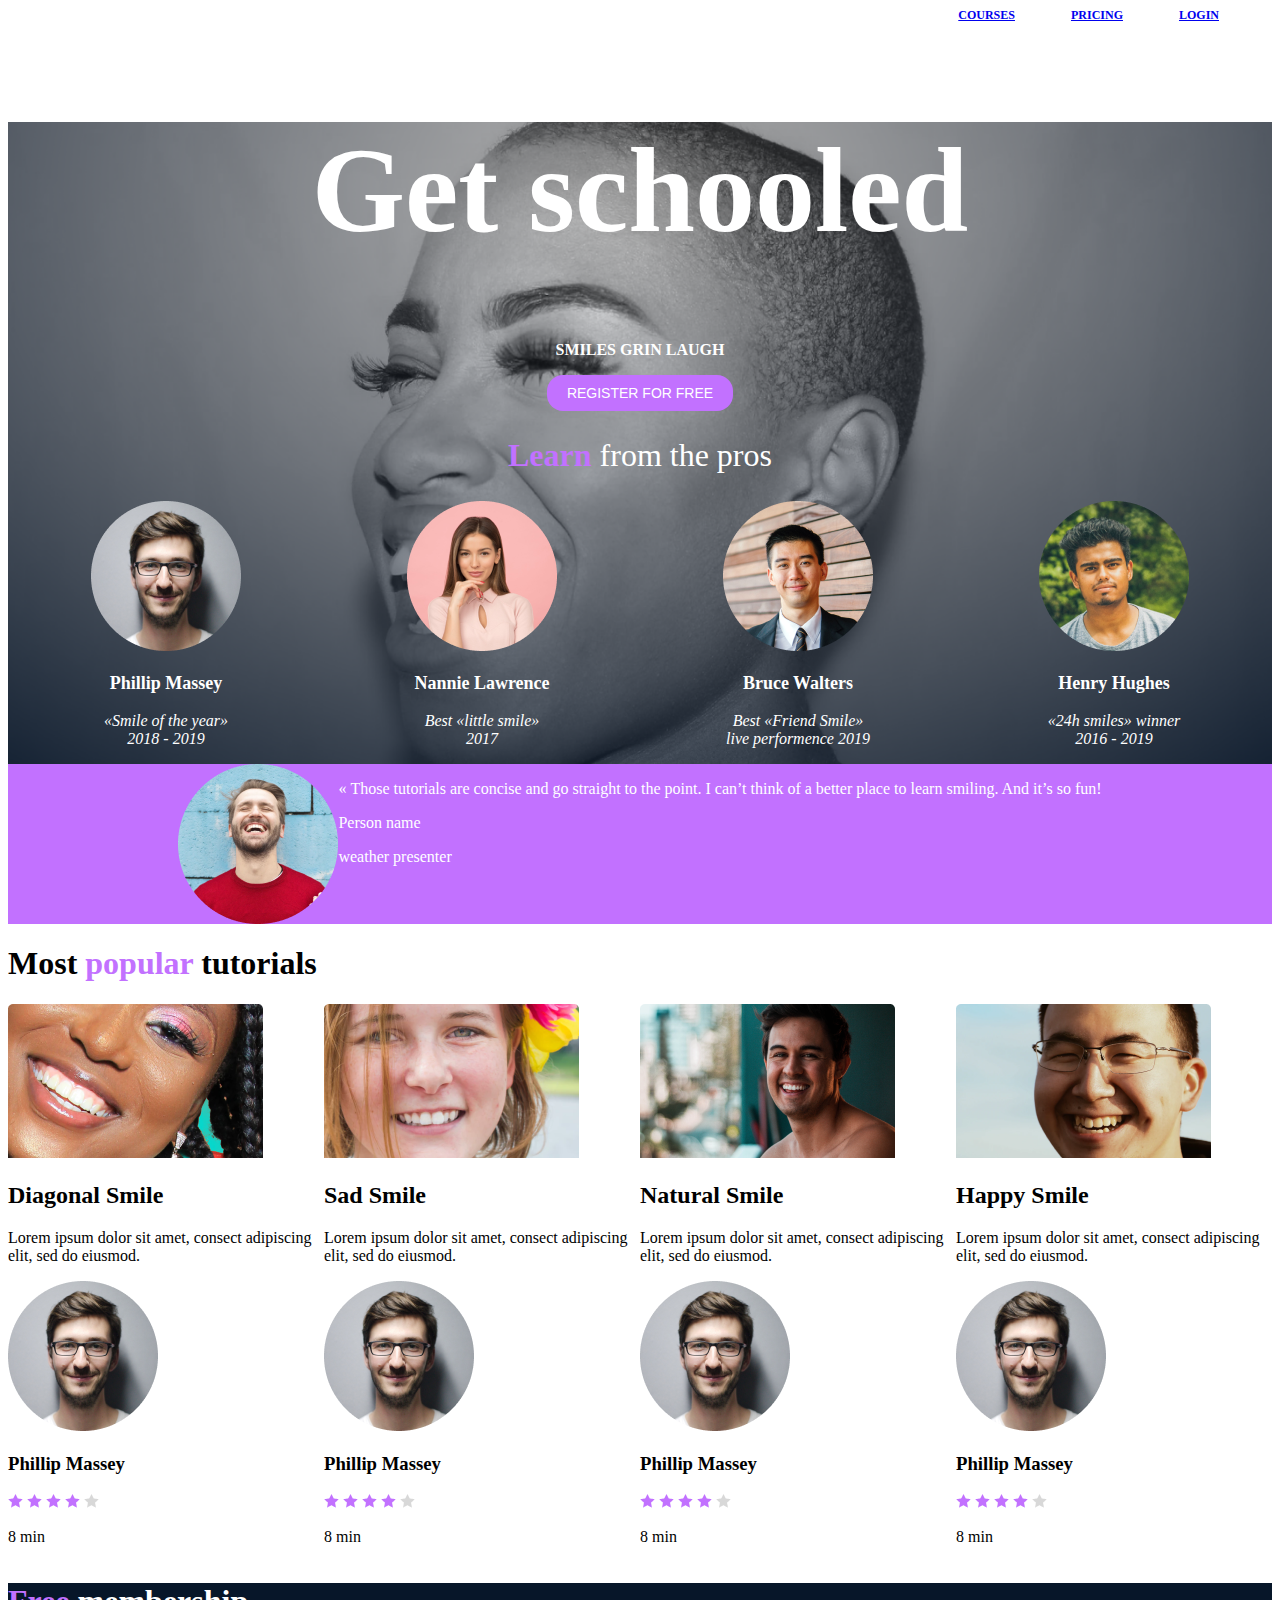
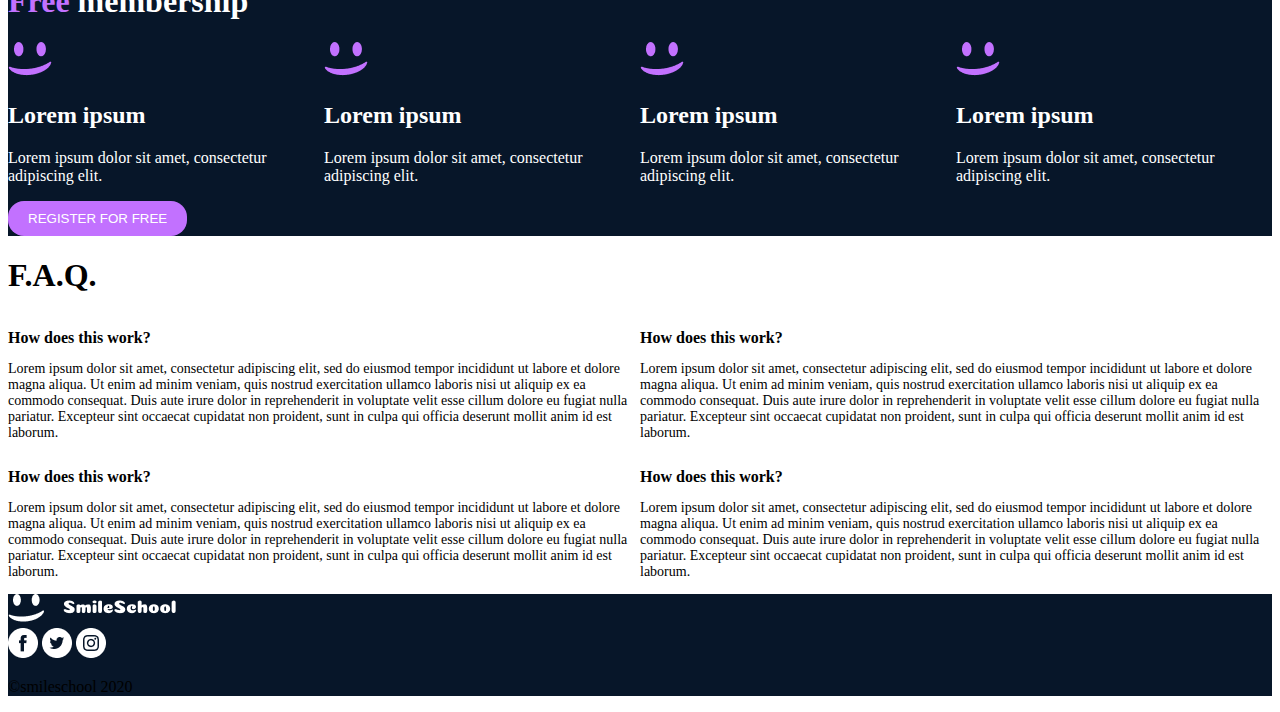
==== commit fe82e87f: "flex displays and buttons" ====
--- a/css_advanced/index.html
+++ b/css_advanced/index.html
@@ -30,7 +30,7 @@
                 <button>REGISTER FOR FREE</button>
             </div>
             <div class="pros">
-                <h2><span class="learn">Learn</span> from the pros</h2>
+                <h2><span class="emphasis">Learn</span> from the pros</h2>
                 <div class="people">
                     <div class="people-container">
                         <img src="../images/avatar.png" alt="phillip massey">
@@ -59,14 +59,16 @@
         <section class="quote">
             <div class="quote-container">
                 <img src="../images/avatar5.png" alt="smiling man">
-                <p class="quote-statement">« Those tutorials are concise and go straight to the point. I can’t think of a better place to learn smiling. And it’s so fun!</p>
-                <p class="author">Person name</p>
-                <p class="profession">weather presenter</p>
+                <div class="quote-text">
+                    <p class="quote-statement">« Those tutorials are concise and go straight to the point. I can’t think of a better place to learn smiling. And it’s so fun!</p>
+                    <p class="author">Person name</p>
+                    <p class="profession">weather presenter</p>
+                </div>
             </div>
         </section>
         <!-- Video Section -->
         <section class="video">
-            <h1>Most popular tutorials</h1>
+            <h1>Most <span class="emphasis">popular</span> tutorials</h1>
             <div class="video-container">
                 <div class="review">
                     <img src="../images/preview1.png" alt="preview">
@@ -148,28 +150,30 @@
         </section>
         <!-- Membership Section -->
         <section class="membership">
-            <h1>Free membership</h1>
-            <div class="member">
-                <img src="../images/smile.png" alt="smile">
-                <h2>Lorem ipsum</h2>
-                <p>Lorem ipsum dolor sit amet, consectetur adipiscing elit.</p>
-            </div>
-            <div class="member">
-                <img src="../images/smile.png" alt="smile">
-                <h2>Lorem ipsum</h2>
-                <p>Lorem ipsum dolor sit amet, consectetur adipiscing elit.</p>
-            </div>
-            <div class="member">
-                <img src="../images/smile.png" alt="smile">
-                <h2>Lorem ipsum</h2>
-                <p>Lorem ipsum dolor sit amet, consectetur adipiscing elit.</p>
-            </div>
-            <div class="member">
-                <img src="../images/smile.png" alt="smile">
-                <h2>Lorem ipsum</h2>
-                <p>Lorem ipsum dolor sit amet, consectetur adipiscing elit.</p>
-            </div>
-            <button>Register for free</button>
+            <h1><span class="emphasis">Free</span> membership</h1>
+            <div class="membership-container">
+                <div class="member">
+                    <img src="../images/smile.png" alt="smile">
+                    <h2>Lorem ipsum</h2>
+                    <p>Lorem ipsum dolor sit amet, consectetur adipiscing elit.</p>
+                </div>
+                <div class="member">
+                    <img src="../images/smile.png" alt="smile">
+                    <h2>Lorem ipsum</h2>
+                    <p>Lorem ipsum dolor sit amet, consectetur adipiscing elit.</p>
+                </div>
+                <div class="member">
+                    <img src="../images/smile.png" alt="smile">
+                    <h2>Lorem ipsum</h2>
+                    <p>Lorem ipsum dolor sit amet, consectetur adipiscing elit.</p>
+                </div>
+                <div class="member">
+                    <img src="../images/smile.png" alt="smile">
+                    <h2>Lorem ipsum</h2>
+                    <p>Lorem ipsum dolor sit amet, consectetur adipiscing elit.</p>
+                </div>
+            </div>
+            <button>REGISTER FOR FREE</button>
         </section>
         <!-- FAQ Section -->
         <section class="faq">
--- a/css_advanced/styles.css
+++ b/css_advanced/styles.css
@@ -31,6 +31,8 @@
 
 .banner {
     background-image: url("../images/background.png");
+    background-repeat: no-repeat;
+    background-size: cover;
     color: #FFF;
 }
 
@@ -64,7 +66,79 @@
     font-weight: lighter;
 }
 
-.pros h2 .learn {
+.emphasis {
     color: #C271FF;
     font-weight: bold;
-}+}
+
+.pros .people {
+    display: flex;
+    justify-content: space-around;
+}
+
+.pros .people .people-container {
+    text-align: center;
+}
+
+.pros .people h3 {
+    font-size: 18px;
+}
+
+.pros .people p {
+    font-size: 16px;
+    font-style: italic;
+}
+
+.quote {
+    background-color: #C271FF;
+    color:#FFF;
+    font-family: source-sans-pro;
+}
+
+.quote .quote-container {
+    display: flex;
+    justify-content: center;
+}
+
+.video .video-container {
+    display: flex;
+    justify-content: space-around;
+}
+
+.membership {
+    background-color: #071629;
+    align-items: center;
+    color:#FFF;
+}
+
+.membership .membership-container {
+    display: flex;
+    justify-content: space-around;
+}
+
+button {
+    background-color: #C271FF;
+    color:#FFF;
+    border: none;
+    border-radius: 16px;
+    padding: 10px 20px;
+    display: inline-block;
+}
+
+.faq .faq-container {
+    display: flex;
+    justify-content: space-around;
+}
+
+.faq-answer h2 {
+    font-size: 16px;
+    font-weight: bold;
+}
+
+.faq-answer p {
+    font-size: 14px;
+}
+
+footer {
+    background-color: #071629;
+}
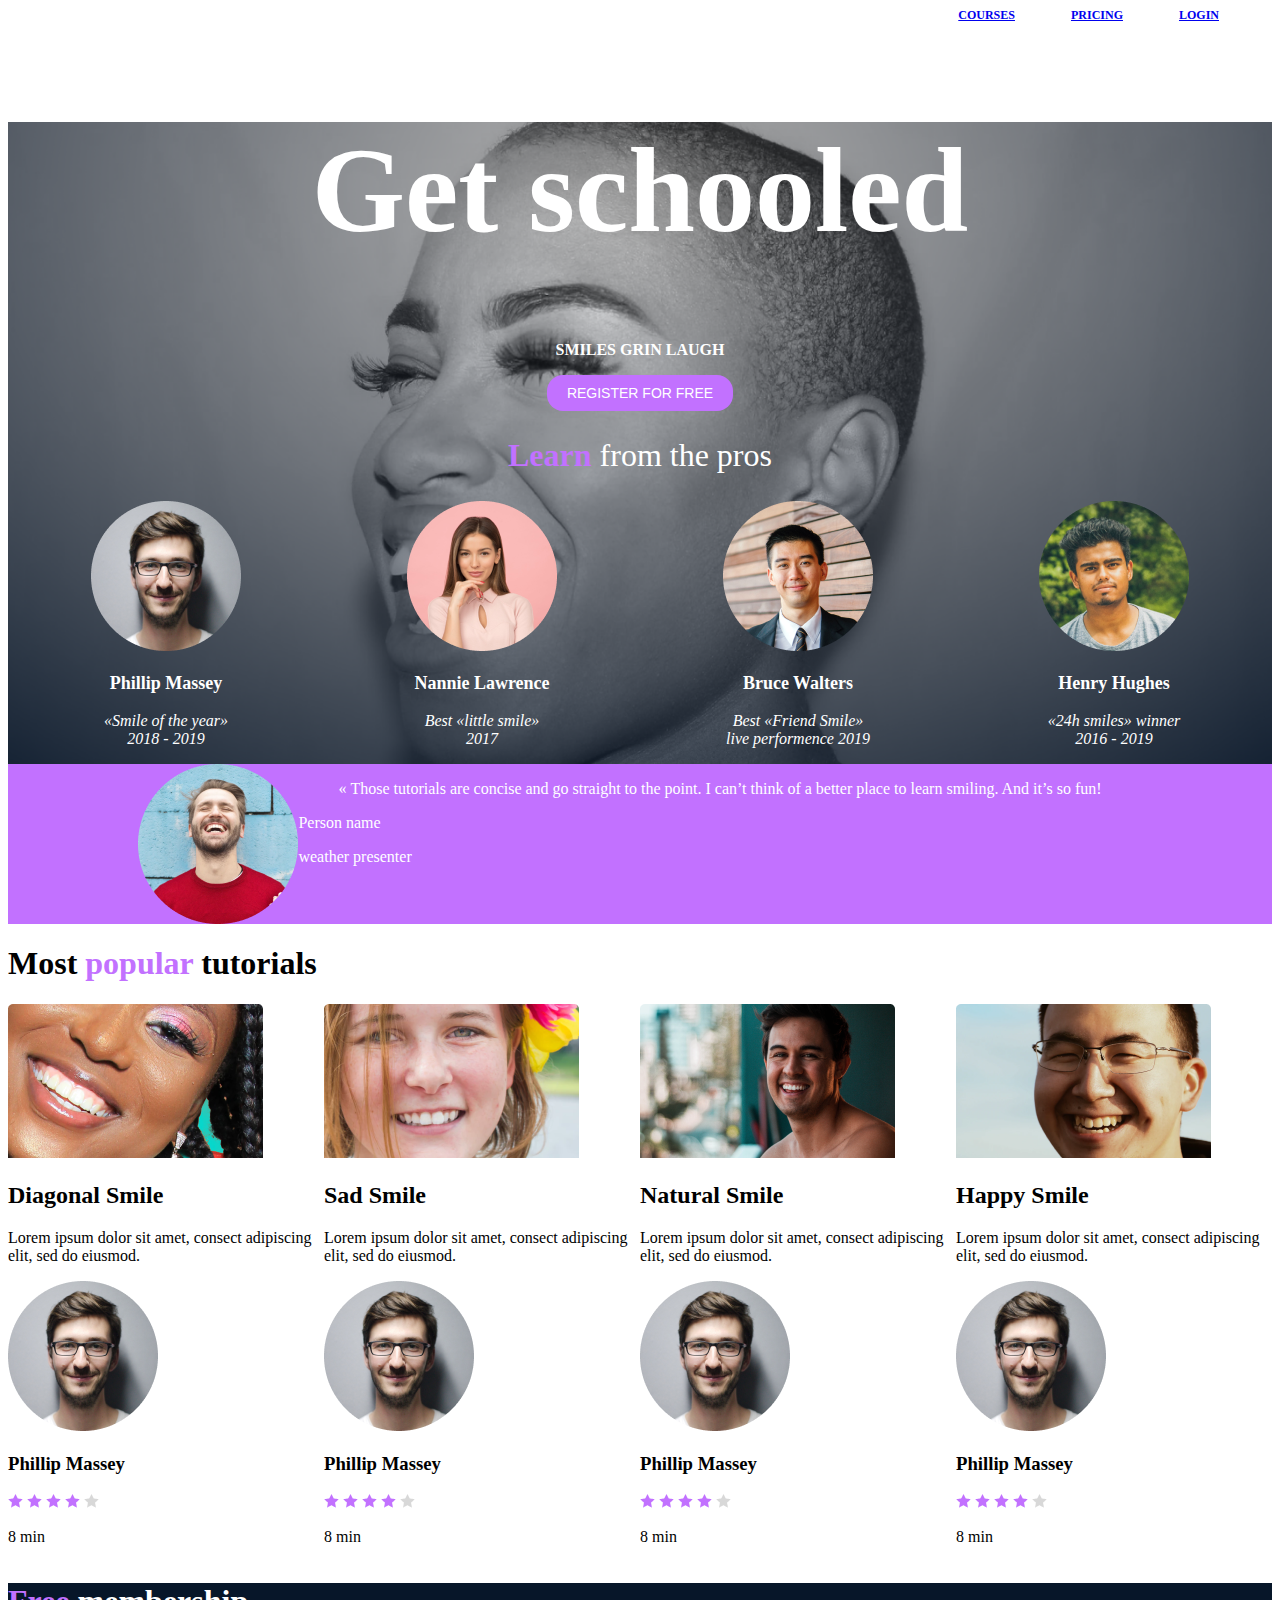
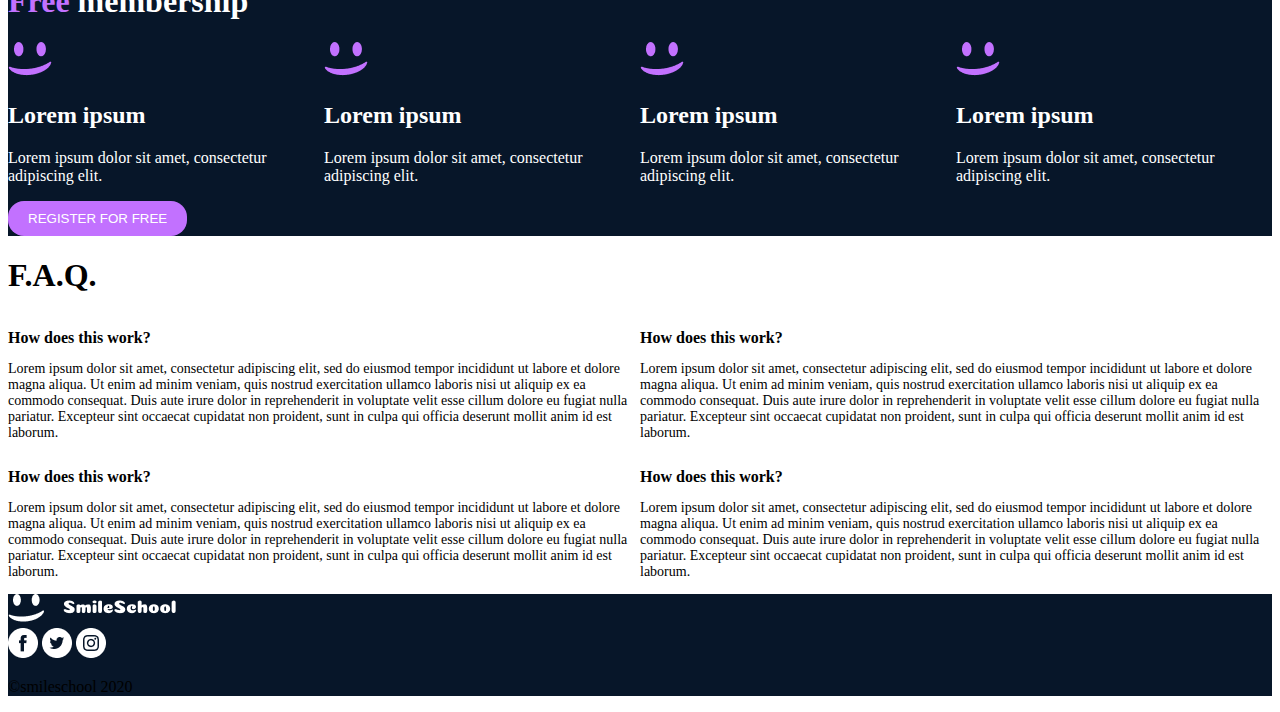
==== commit c7fd94c2: "blockquote" ====
--- a/css_advanced/index.html
+++ b/css_advanced/index.html
@@ -60,7 +60,7 @@
             <div class="quote-container">
                 <img src="../images/avatar5.png" alt="smiling man">
                 <div class="quote-text">
-                    <p class="quote-statement">« Those tutorials are concise and go straight to the point. I can’t think of a better place to learn smiling. And it’s so fun!</p>
+                    <blockquote class="quote-statement">« Those tutorials are concise and go straight to the point. I can’t think of a better place to learn smiling. And it’s so fun!</blockquote>
                     <p class="author">Person name</p>
                     <p class="profession">weather presenter</p>
                 </div>
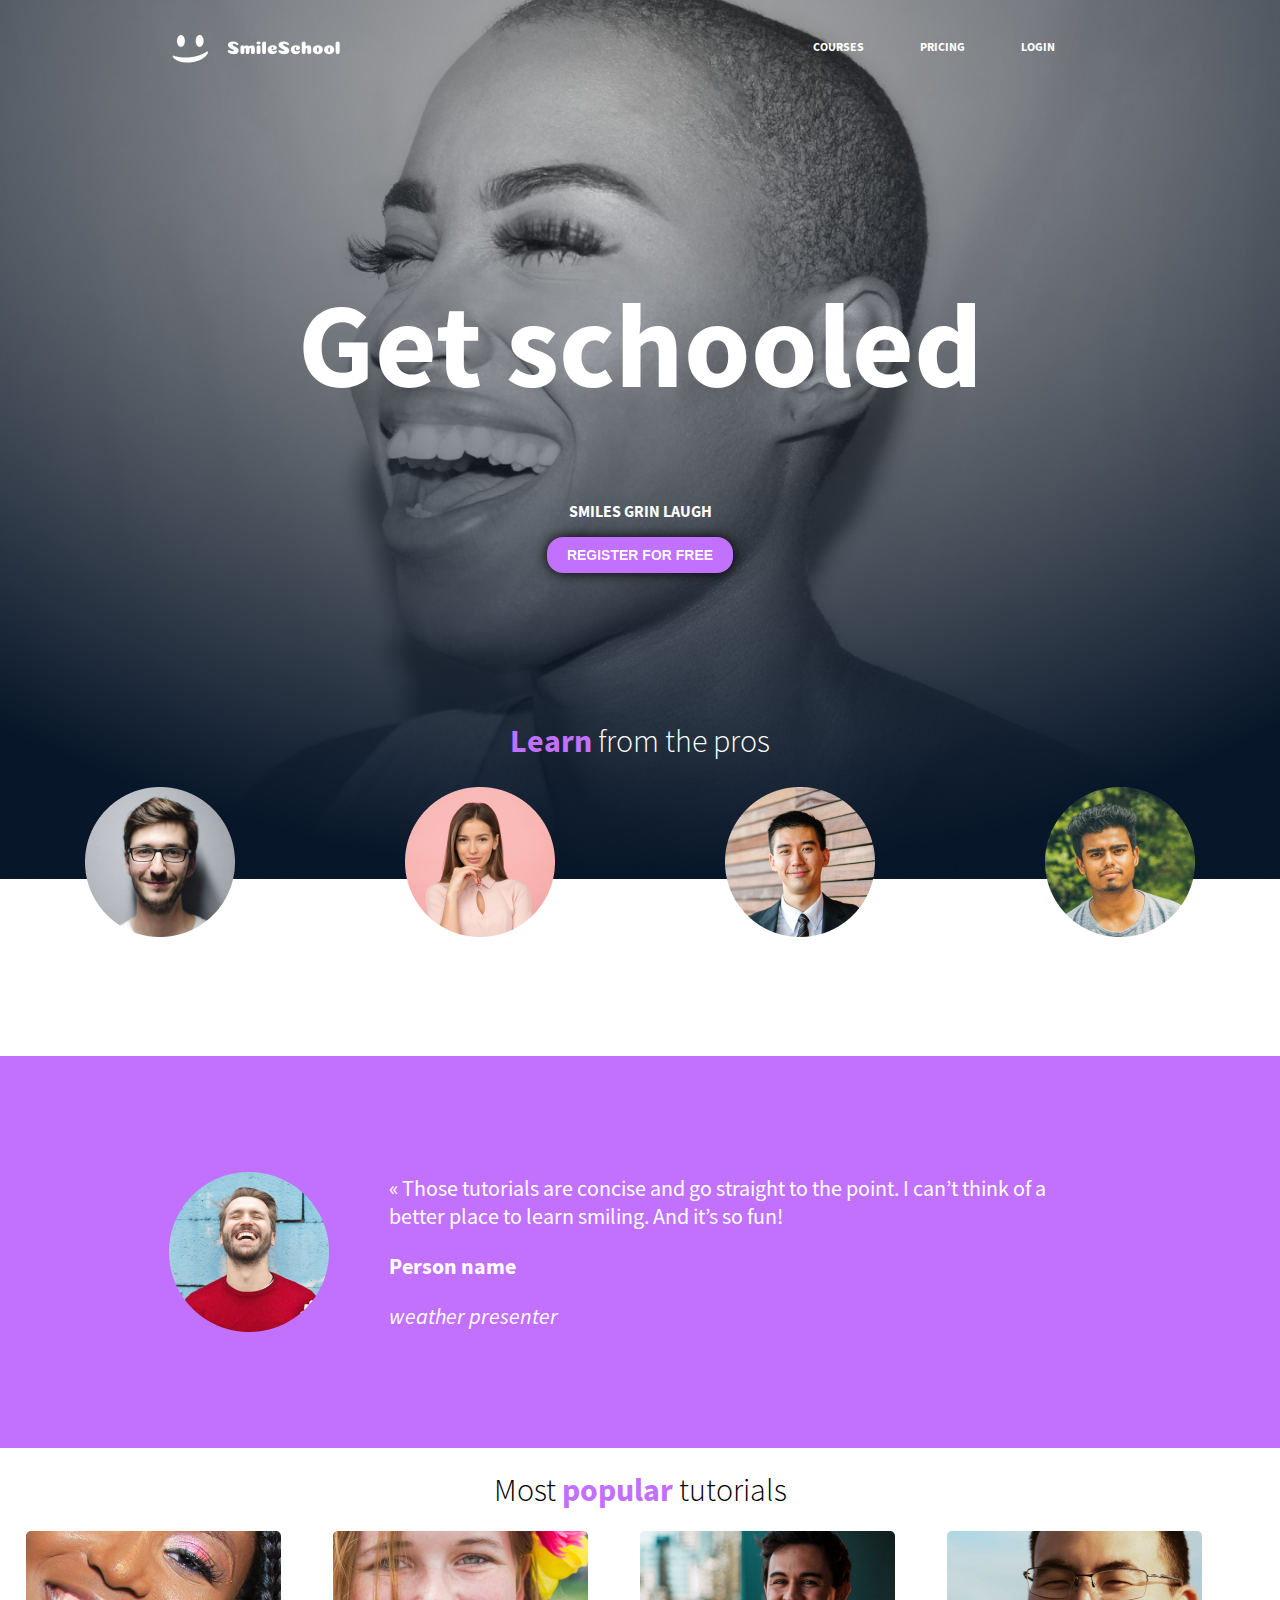
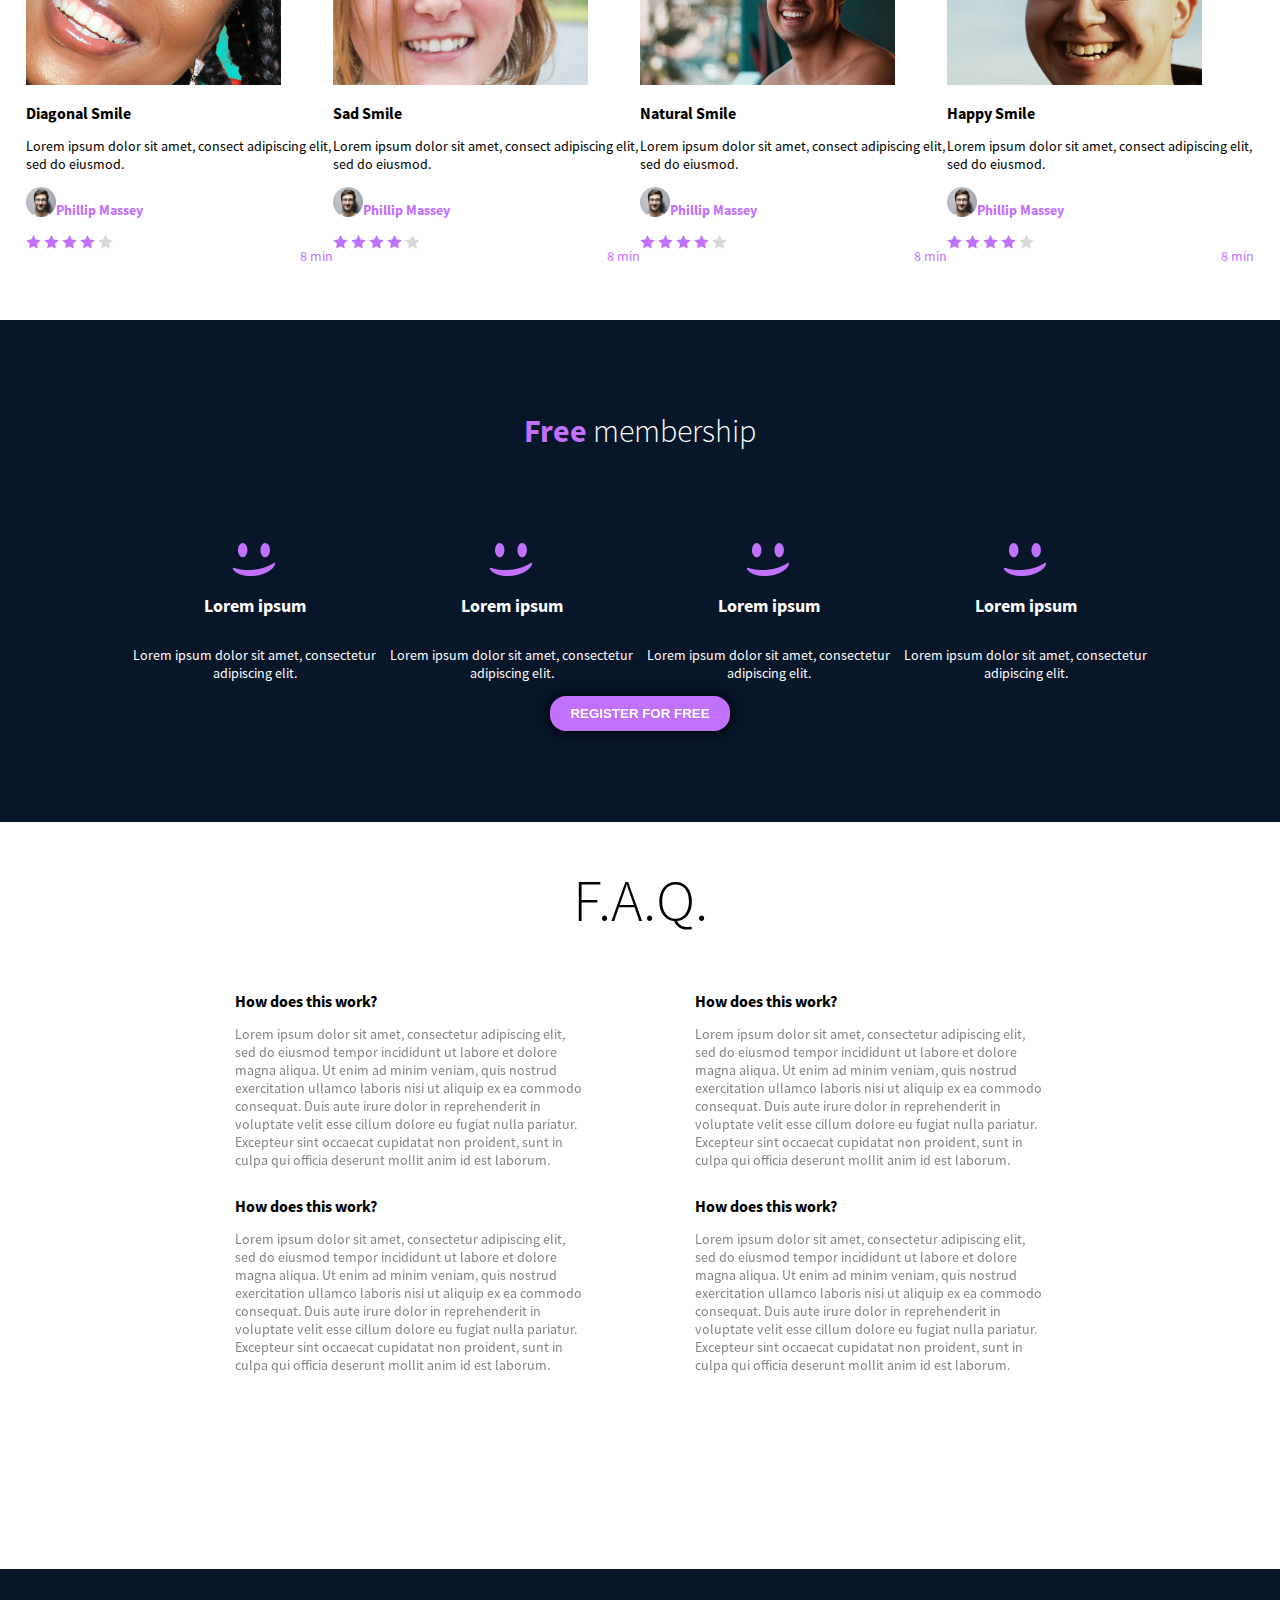
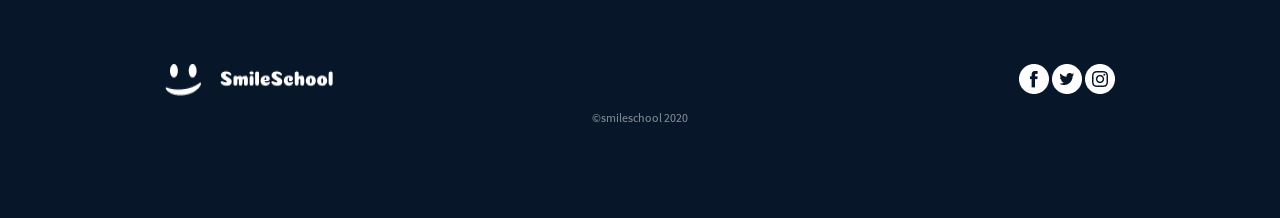
==== commit f48a6204: "inproved design" ====
--- a/css_advanced/index.html
+++ b/css_advanced/index.html
@@ -5,9 +5,8 @@
         webstack
     </title>
     <meta charset="UTF-8">
+    <meta name="viewport" content="width=device-width, initial-scale=1.0">
     <link rel="stylesheet" href="styles.css">
-    <link rel="icon" type="image/x-icon" href="https://example.com/favicon.ico">
-    <link rel="icon" type="image/png" href="https://example.com/favicon.png">
 </head>
 <body>
     <!-- Header -->
--- a/css_advanced/styles.css
+++ b/css_advanced/styles.css
@@ -1,24 +1,86 @@
 body {
-    margin: none;
-    padding: none;
-}
-
-@font-face {
-    font-family: "source-sans-pro";
-    src: url("fonts/source-sans-pro/");
+    margin: 0;
+    padding: 0;
+    background-image: url("../images/background.png");
+    background-repeat: no-repeat;
+    background-size: 100% auto;
+    font-family: source-sans-pro;
+}
+
+@font-face {
+    font-family: "source-sans-pro";
+    src: url("fonts/source-sans-pro/SourceSansPro-Regular.otf");
+    font-weight: normal;
+    font-style: normal;
+}
+
+@font-face {
+    font-family: "source-sans-pro";
+    src: url("fonts/source-sans-pro/SourceSansPro-Bold.otf");
+    font-weight: bold;
+    font-style: normal;
+}
+
+@font-face {
+    font-family: "source-sans-pro";
+    src: url("fonts/source-sans-pro/SourceSansPro-Light.otf");
+    font-weight: 300;
+    font-style: normal;
+}
+
+@font-face {
+    font-family: "source-sans-pro";
+    src: url("fonts/source-sans-pro/SourceSansPro-Semibold.otf");
+    font-weight: 600;
+    font-style: normal;
+}
+
+@font-face {
+    font-family: "source-sans-pro";
+    src: url("fonts/source-sans-pro/SourceSansPro-It.otf");
+    font-weight: normal;
+    font-style: italic;
+}
+
+@font-face {
+    font-family: "source-sans-pro";
+    src: url("fonts/source-sans-pro/SourceSansPro-BlackIt.otf");
+    font-weight: bold;
+    font-style: italic;
+}
+
+@font-face {
+    font-family: "source-sans-pro";
+    src: url("fonts/source-sans-pro/SourceSansPro-LightIt.otf");
+    font-weight: 300;
+    font-style: italic;
+}
+
+@font-face {
+    font-family: "source-sans-pro";
+    src: url("fonts/source-sans-pro/SourceSansPro-SemiboldIt.otf");
+    font-weight: 600;
+    font-style: italic;
+}
+
+.semibold {
+    font-weight: 600;
+}
+
+.header {
+    background: none;
 }
 
 .header-row {
     display: flex;
     justify-content: space-between;
     align-items: stretch;
-}
-
-.header-row img {
-
-}
-
-.header-row .navigation {
+    margin-left: 172px;
+    margin-right: 172px;
+    padding-top: 35px;
+}
+
+.header-row .navigation a {
     color: #FFF;
     text-decoration: none;
     font-weight: bold;
@@ -30,20 +92,18 @@
 }
 
 .banner {
-    background-image: url("../images/background.png");
-    background-repeat: no-repeat;
-    background-size: cover;
     color: #FFF;
 }
 
 .banner-title {
     text-align: center;
-    font-family: source-sans-pro;
+    height: 245px;
 }
 
 .banner-title h1 {
     font-size: 120px;
     font-weight: bold;
+    padding-top: 120px;
 }
 
 .banner-title p {
@@ -57,13 +117,13 @@
 }
 
 .pros {
-
+    padding-top: 300px;
 }
 
 .pros h2 {
     font-size: 32px;
     text-align: center;
-    font-weight: lighter;
+    font-weight: 300;
 }
 
 .emphasis {
@@ -92,28 +152,120 @@
 .quote {
     background-color: #C271FF;
     color:#FFF;
-    font-family: source-sans-pro;
+    height: 392px;
+    display: flex;
+    justify-content: center; /* Center horizontally */
+    align-items: center;
 }
 
 .quote .quote-container {
     display: flex;
-    justify-content: center;
+    align-items: center;
+    width: 943px;
+}
+
+.quote-text {
+    font-size: 22px;
+    flex: 1;
+}
+
+.quote-statement {
+    margin-left: 60px;
+}
+
+.author, .profession {
+    margin-left: 60px;
+}
+
+.quote-text .author {
+    font-weight: bold;
+}
+
+.quote-text .profession {
+    font-style: italic;
+}
+
+.video {
+    height: 450px;
+    width: 1228px;
+    align-items: center;
+    margin: auto;
+}
+
+.video h1 {
+    text-align: center;
+    font-weight: 300;
+    font-size: 32px;
 }
 
 .video .video-container {
     display: flex;
     justify-content: space-around;
+}
+
+.review h2 {
+    font-size: 16px;
+}
+
+.review p, .review h3 {
+    font-size: 14px;
+}
+
+.reviewer {
+    display: flex;
+    justify-content: start;
+}
+
+.reviewer img {
+    height: 30px;
+    width: auto;
+}
+
+.review-rating {
+    display: flex;
+    justify-content: space-between;
+}
+
+.review .reviewer h3, .review .review-rating p {
+    color: #C271FF;
 }
 
 .membership {
     background-color: #071629;
-    align-items: center;
     color:#FFF;
+    height: 502px;
+    display: flex;
+    flex-direction: column;
+    align-items: center;
+}
+
+.membership h1 {
+    text-align: center;
+    font-weight: 300;
+    font-size: 32px;
+    padding-top: 70px;
 }
 
 .membership .membership-container {
     display: flex;
     justify-content: space-around;
+    padding-top: 70px;
+}
+
+.member {
+    width: 257px;
+    display: flex;
+    flex-direction: column;
+    align-items: center;
+    text-align: center;
+}
+
+.member h2 {
+    font-size: 18px;
+}
+
+.member p {
+    font-size: 14px;
 }
 
 button {
@@ -123,11 +275,30 @@
     border-radius: 16px;
     padding: 10px 20px;
     display: inline-block;
+    font-weight: 600;
+    filter: drop-shadow(0 0 0.4rem black);
+}
+
+.faq {
+    height: 707px;
+    width: 920px;
+    align-items: center;
+    margin: auto;
+}
+
+.faq h1 {
+    font-weight: 300;
+    font-size: 60px;
+    text-align: center;
 }
 
 .faq .faq-container {
     display: flex;
     justify-content: space-around;
+}
+
+.faq-answer {
+    width: 350px;
 }
 
 .faq-answer h2 {
@@ -137,8 +308,25 @@
 
 .faq-answer p {
     font-size: 14px;
+    opacity: 0.5;
 }
 
 footer {
     background-color: #071629;
-}
+    height: 249px;
+}
+
+.footer-row {
+    display: flex;
+    justify-content: space-between;
+    margin-left: 165px;
+    margin-right: 165px;
+    padding-top: 95px;
+}
+
+footer p {
+    font-size: 12px;
+    opacity: 0.5;
+    color: #FFF;
+    text-align: center;
+}
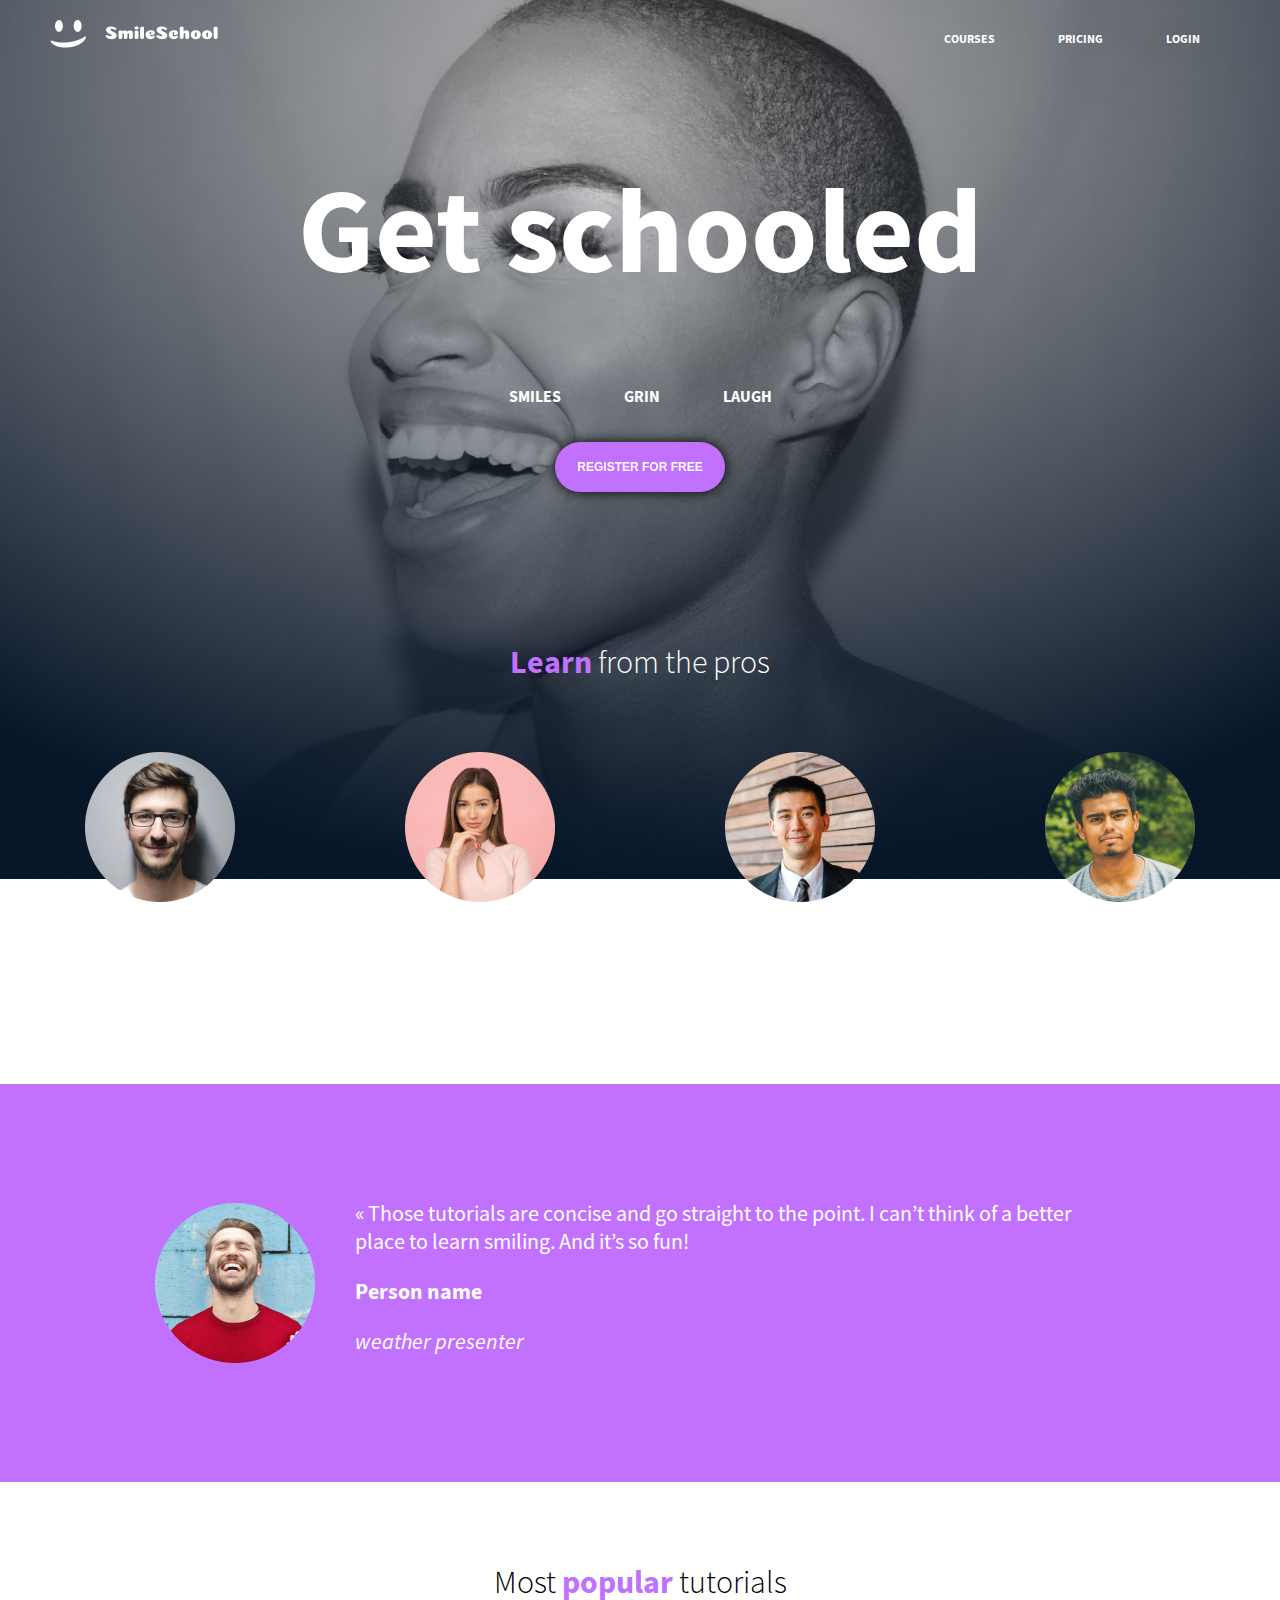
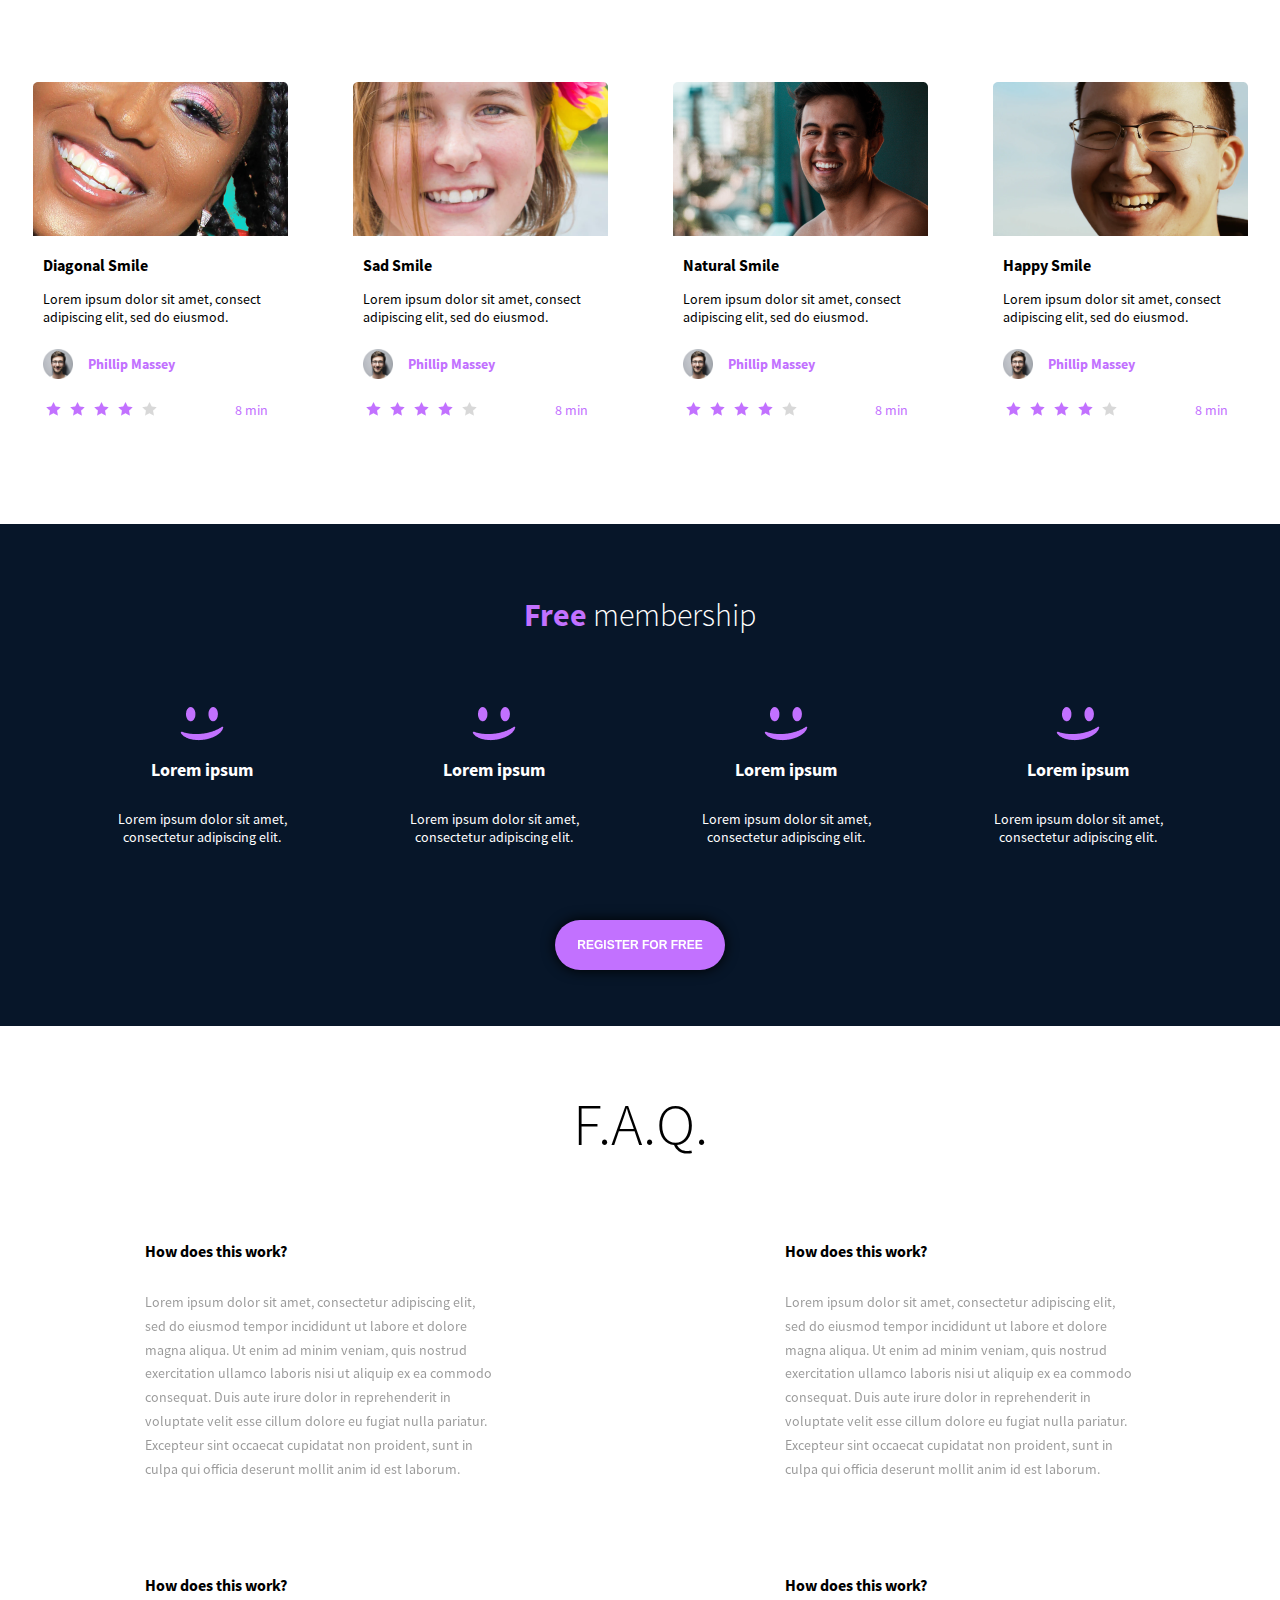
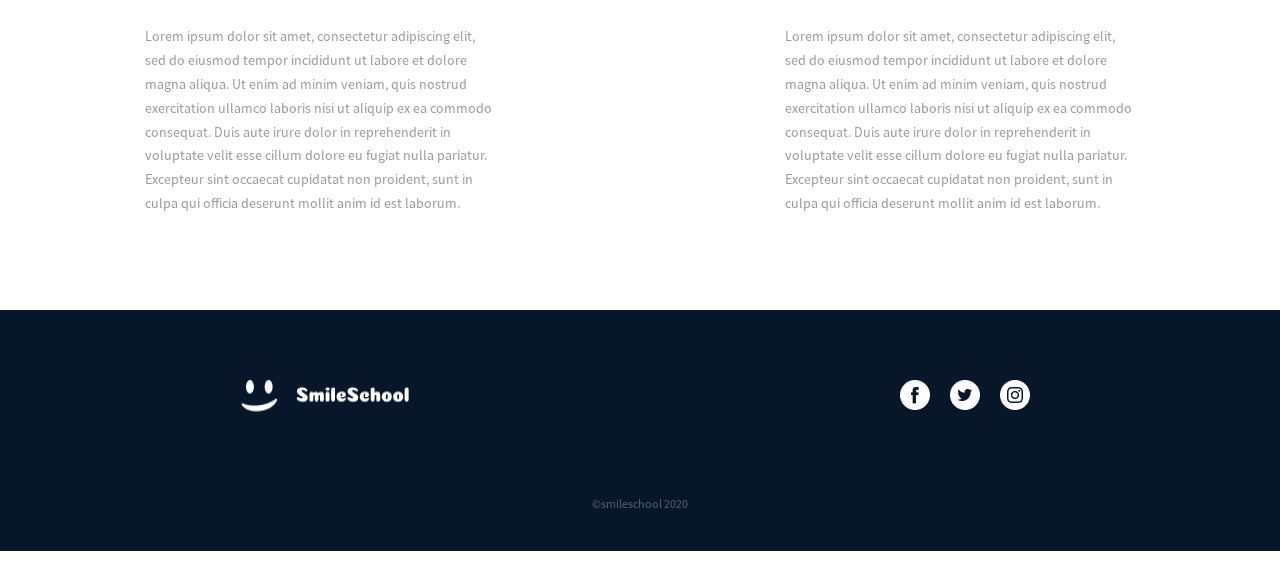
==== commit 36ce1fb4: "spacing modifications" ====
--- a/css_advanced/index.html
+++ b/css_advanced/index.html
@@ -59,7 +59,7 @@
             <div class="quote-container">
                 <img src="../images/avatar5.png" alt="smiling man">
                 <div class="quote-text">
-                    <blockquote class="quote-statement">« Those tutorials are concise and go straight to the point. I can’t think of a better place to learn smiling. And it’s so fun!</blockquote>
+                    <blockquote>« Those tutorials are concise and go straight to the point. I can’t think of a better place to learn smiling. And it’s so fun!</blockquote>
                     <p class="author">Person name</p>
                     <p class="profession">weather presenter</p>
                 </div>
--- a/css_advanced/styles.css
+++ b/css_advanced/styles.css
@@ -63,10 +63,6 @@
     font-style: italic;
 }
 
-.semibold {
-    font-weight: 600;
-}
-
 .header {
     background: none;
 }
@@ -74,10 +70,8 @@
 .header-row {
     display: flex;
     justify-content: space-between;
-    align-items: stretch;
-    margin-left: 172px;
-    margin-right: 172px;
-    padding-top: 35px;
+    align-items: center;
+    padding: 20px 50px;
 }
 
 .header-row .navigation a {
@@ -85,10 +79,7 @@
     text-decoration: none;
     font-weight: bold;
     font-size: 12px;
-}
-
-.navigation a {
-    margin-right: 53px;
+    margin: 0 30px;
 }
 
 .banner {
@@ -97,33 +88,29 @@
 
 .banner-title {
     text-align: center;
-    height: 245px;
+    margin: 60px 0;
 }
 
 .banner-title h1 {
     font-size: 120px;
     font-weight: bold;
-    padding-top: 120px;
 }
 
 .banner-title p {
     font-size: 16px;
     font-weight: bold;
-}
-
-.banner-title button {
-    font-size: 14px;
-    font-weight: semibold;
+    word-spacing: 60px;
 }
 
 .pros {
-    padding-top: 300px;
+    text-align: center;
+    padding-bottom: 10px;
 }
 
 .pros h2 {
     font-size: 32px;
-    text-align: center;
-    font-weight: 300;
+    font-weight: 300;
+    padding-top: 70px;
 }
 
 .emphasis {
@@ -134,14 +121,21 @@
 .pros .people {
     display: flex;
     justify-content: space-around;
+    margin: 50px 0;
 }
 
 .pros .people .people-container {
-    text-align: center;
+    margin: 20px;
+}
+
+.people-container h3, .people-container img, .people-container p {
+    display: block;
 }
 
 .pros .people h3 {
     font-size: 18px;
+    margin: 0.45rem 0;
+    font-weight: 900;
 }
 
 .pros .people p {
@@ -152,32 +146,28 @@
 .quote {
     background-color: #C271FF;
     color:#FFF;
-    height: 392px;
-    display: flex;
-    justify-content: center; /* Center horizontally */
-    align-items: center;
+    font-size: 22px;
+    display: flex;
+    justify-content: space-evenly;
+    align-items: center;
+    padding: 105px 0;
 }
 
 .quote .quote-container {
     display: flex;
     align-items: center;
-    width: 943px;
-}
-
-.quote-text {
-    font-size: 22px;
-    flex: 1;
-}
-
-.quote-statement {
-    margin-left: 60px;
+}
+
+blockquote {
+    margin-top: 10px;
+    width: 730px;
 }
 
 .author, .profession {
-    margin-left: 60px;
-}
-
-.quote-text .author {
+    margin-left: 40px;
+}
+
+.author {
     font-weight: bold;
 }
 
@@ -186,34 +176,47 @@
 }
 
 .video {
-    height: 450px;
-    width: 1228px;
+    padding-bottom: 30px;
     align-items: center;
     margin: auto;
+    text-align: center;
 }
 
 .video h1 {
-    text-align: center;
     font-weight: 300;
     font-size: 32px;
+    margin: 80px 0;
 }
 
 .video .video-container {
     display: flex;
     justify-content: space-around;
+    text-align: left;
+}
+
+.review {
+    max-width: 255px;
+}
+
+.review h2, .review p, .reviewer, .review-rating {
+    padding: 0 10px;
 }
 
 .review h2 {
     font-size: 16px;
-}
-
-.review p, .review h3 {
+    margin: 15px 0;
+}
+
+.review p {
+    margin-bottom: 15px;
     font-size: 14px;
 }
 
 .reviewer {
     display: flex;
     justify-content: start;
+    align-items: center;
+    font-weight: 600;
 }
 
 .reviewer img {
@@ -221,9 +224,20 @@
     width: auto;
 }
 
+.reviewer h3 {
+    font-size: 14px;
+    margin-left: 15px;
+}
+
 .review-rating {
     display: flex;
     justify-content: space-between;
+    align-items: center;
+    margin-bottom: 60px;
+}
+
+.stars img {
+    margin: 0 3px;
 }
 
 .review .reviewer h3, .review .review-rating p {
@@ -237,27 +251,28 @@
     display: flex;
     flex-direction: column;
     align-items: center;
+    text-align: center;
 }
 
 .membership h1 {
-    text-align: center;
     font-weight: 300;
     font-size: 32px;
-    padding-top: 70px;
+    padding-top: 50px;
 }
 
 .membership .membership-container {
     display: flex;
     justify-content: space-around;
-    padding-top: 70px;
+    padding-top: 50px;
 }
 
 .member {
-    width: 257px;
+    width: 212px;
     display: flex;
     flex-direction: column;
     align-items: center;
-    text-align: center;
+    margin: 0 40px;
+    padding-bottom: 40px;
 }
 
 .member h2 {
@@ -272,24 +287,27 @@
     background-color: #C271FF;
     color:#FFF;
     border: none;
-    border-radius: 16px;
+    border-radius: 25px;
     padding: 10px 20px;
+    margin: 20px;
     display: inline-block;
+    font-size: 12px;
     font-weight: 600;
     filter: drop-shadow(0 0 0.4rem black);
+    height: 50px;
+    width: 170px;
 }
 
 .faq {
-    height: 707px;
-    width: 920px;
-    align-items: center;
-    margin: auto;
+    align-items: center;
+    margin: 0 0 20px 0;
 }
 
 .faq h1 {
     font-weight: 300;
     font-size: 60px;
     text-align: center;
+    margin: 60px 0;
 }
 
 .faq .faq-container {
@@ -298,35 +316,44 @@
 }
 
 .faq-answer {
-    width: 350px;
+    max-width: 350px;
+    margin-bottom: 60px;
 }
 
 .faq-answer h2 {
     font-size: 16px;
     font-weight: bold;
+    margin: 20px 0 30px 0;
 }
 
 .faq-answer p {
     font-size: 14px;
-    opacity: 0.5;
+    opacity: 0.4;
+    line-height: 1.7;
 }
 
 footer {
     background-color: #071629;
-    height: 249px;
 }
 
 .footer-row {
     display: flex;
-    justify-content: space-between;
-    margin-left: 165px;
-    margin-right: 165px;
-    padding-top: 95px;
+    justify-content: space-around;
+    padding: 70px 0;
+}
+
+.social-media {
+    display: flex;
+}
+
+.social-media a {
+    margin: 0 10px;
 }
 
 footer p {
     font-size: 12px;
-    opacity: 0.5;
+    opacity: 0.3;
     color: #FFF;
     text-align: center;
-}
+    padding-bottom: 40px;
+}
